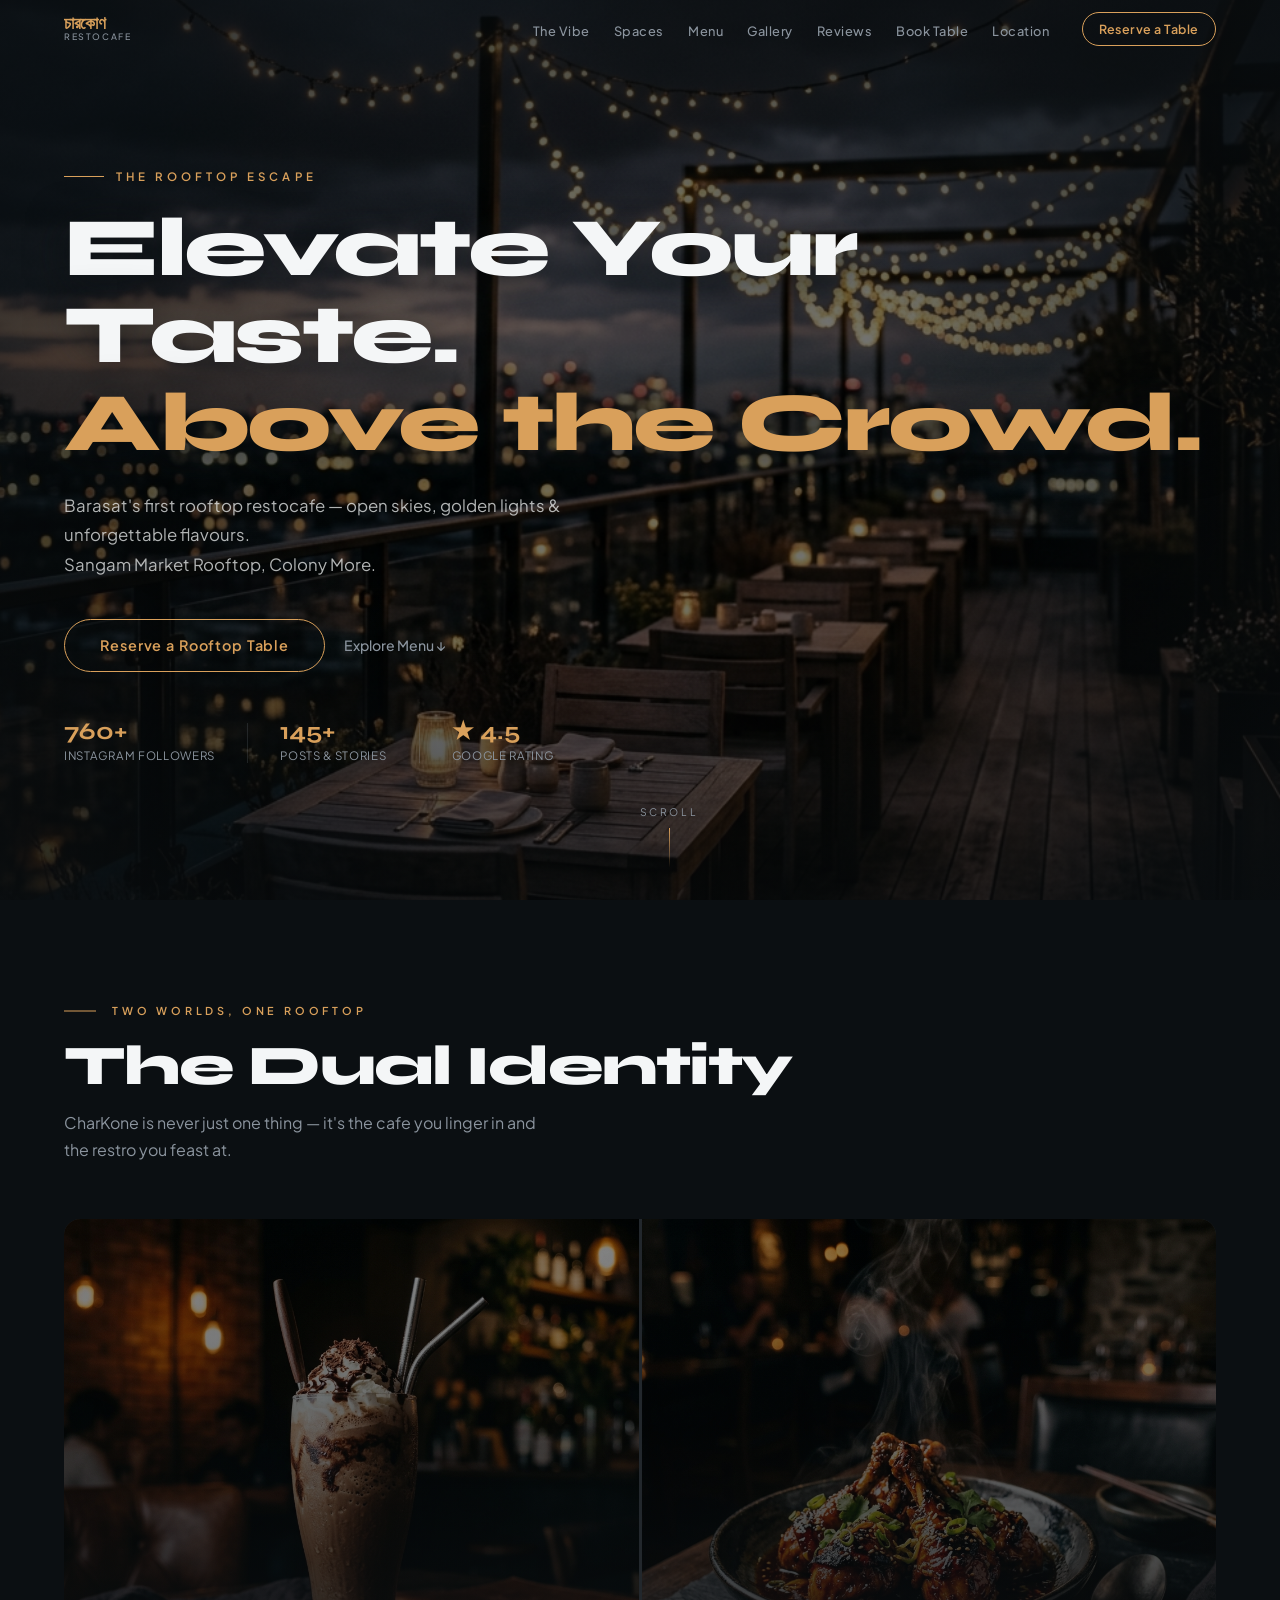
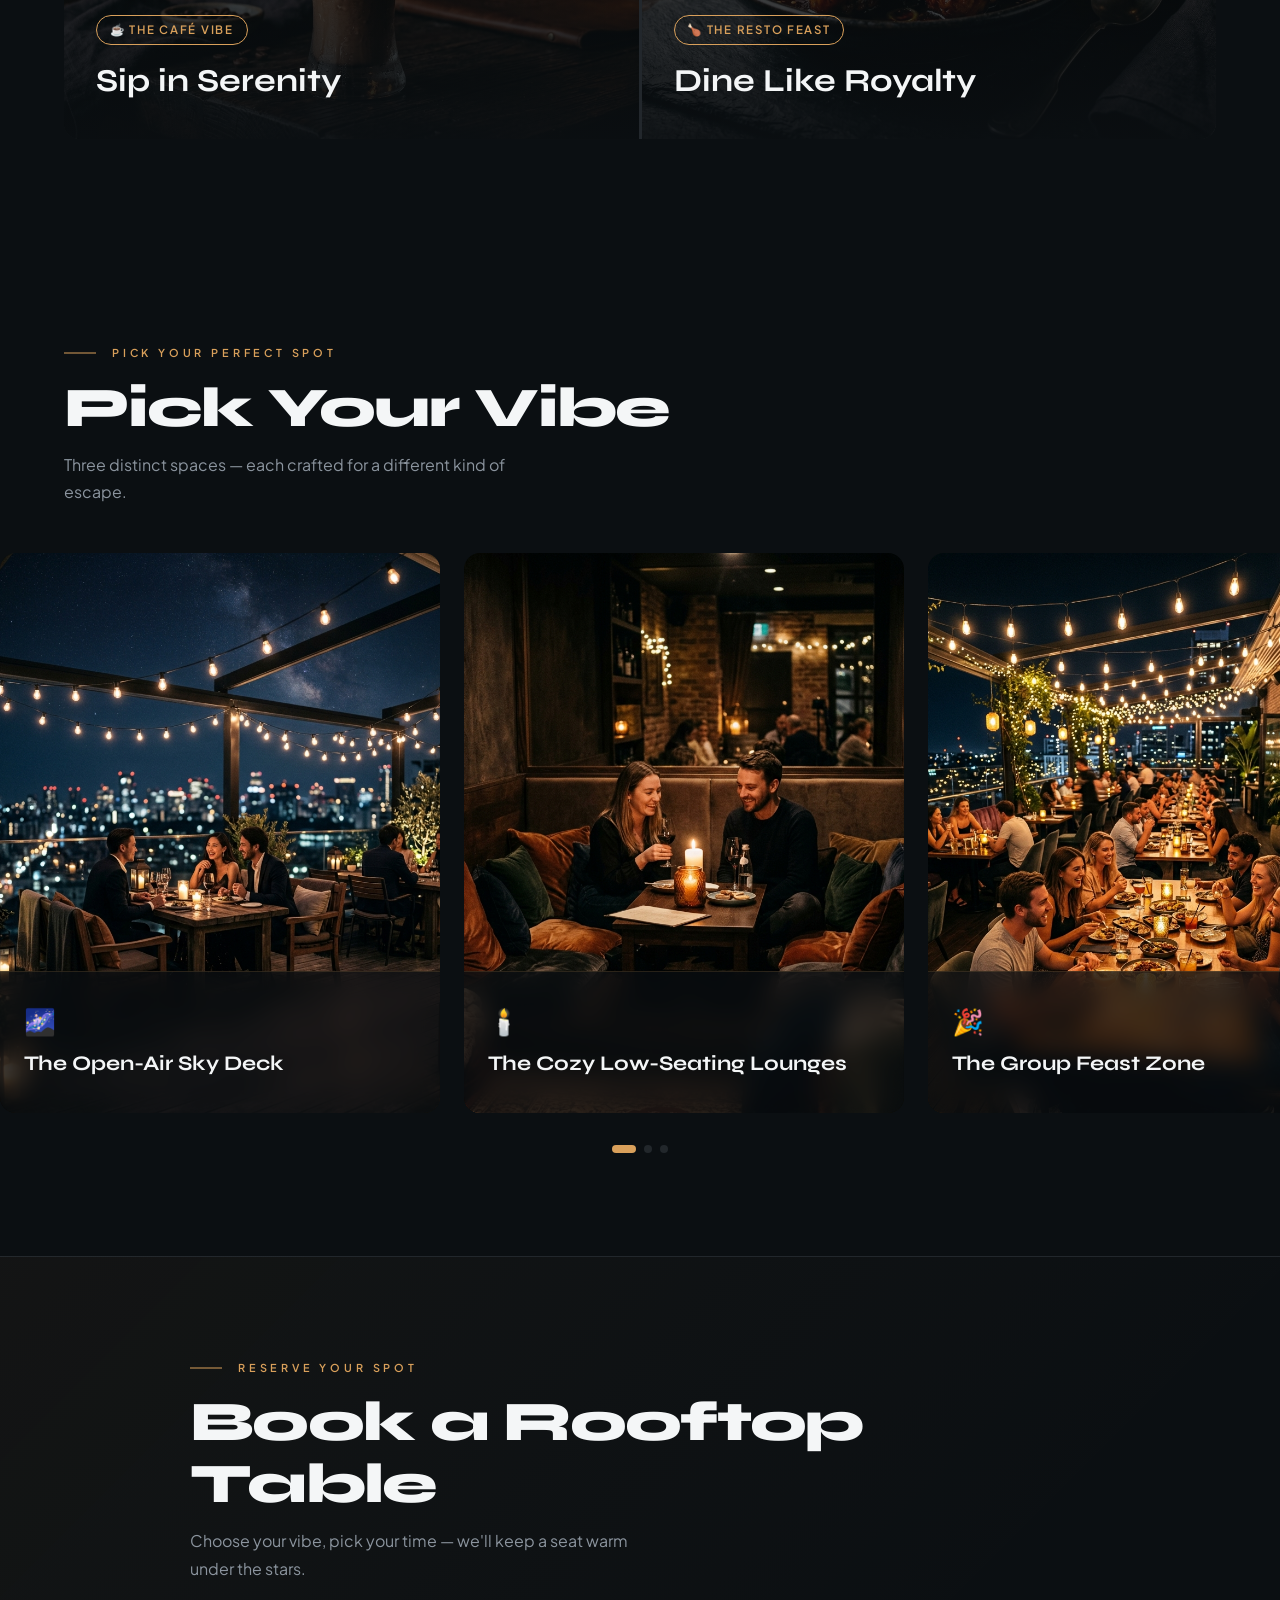
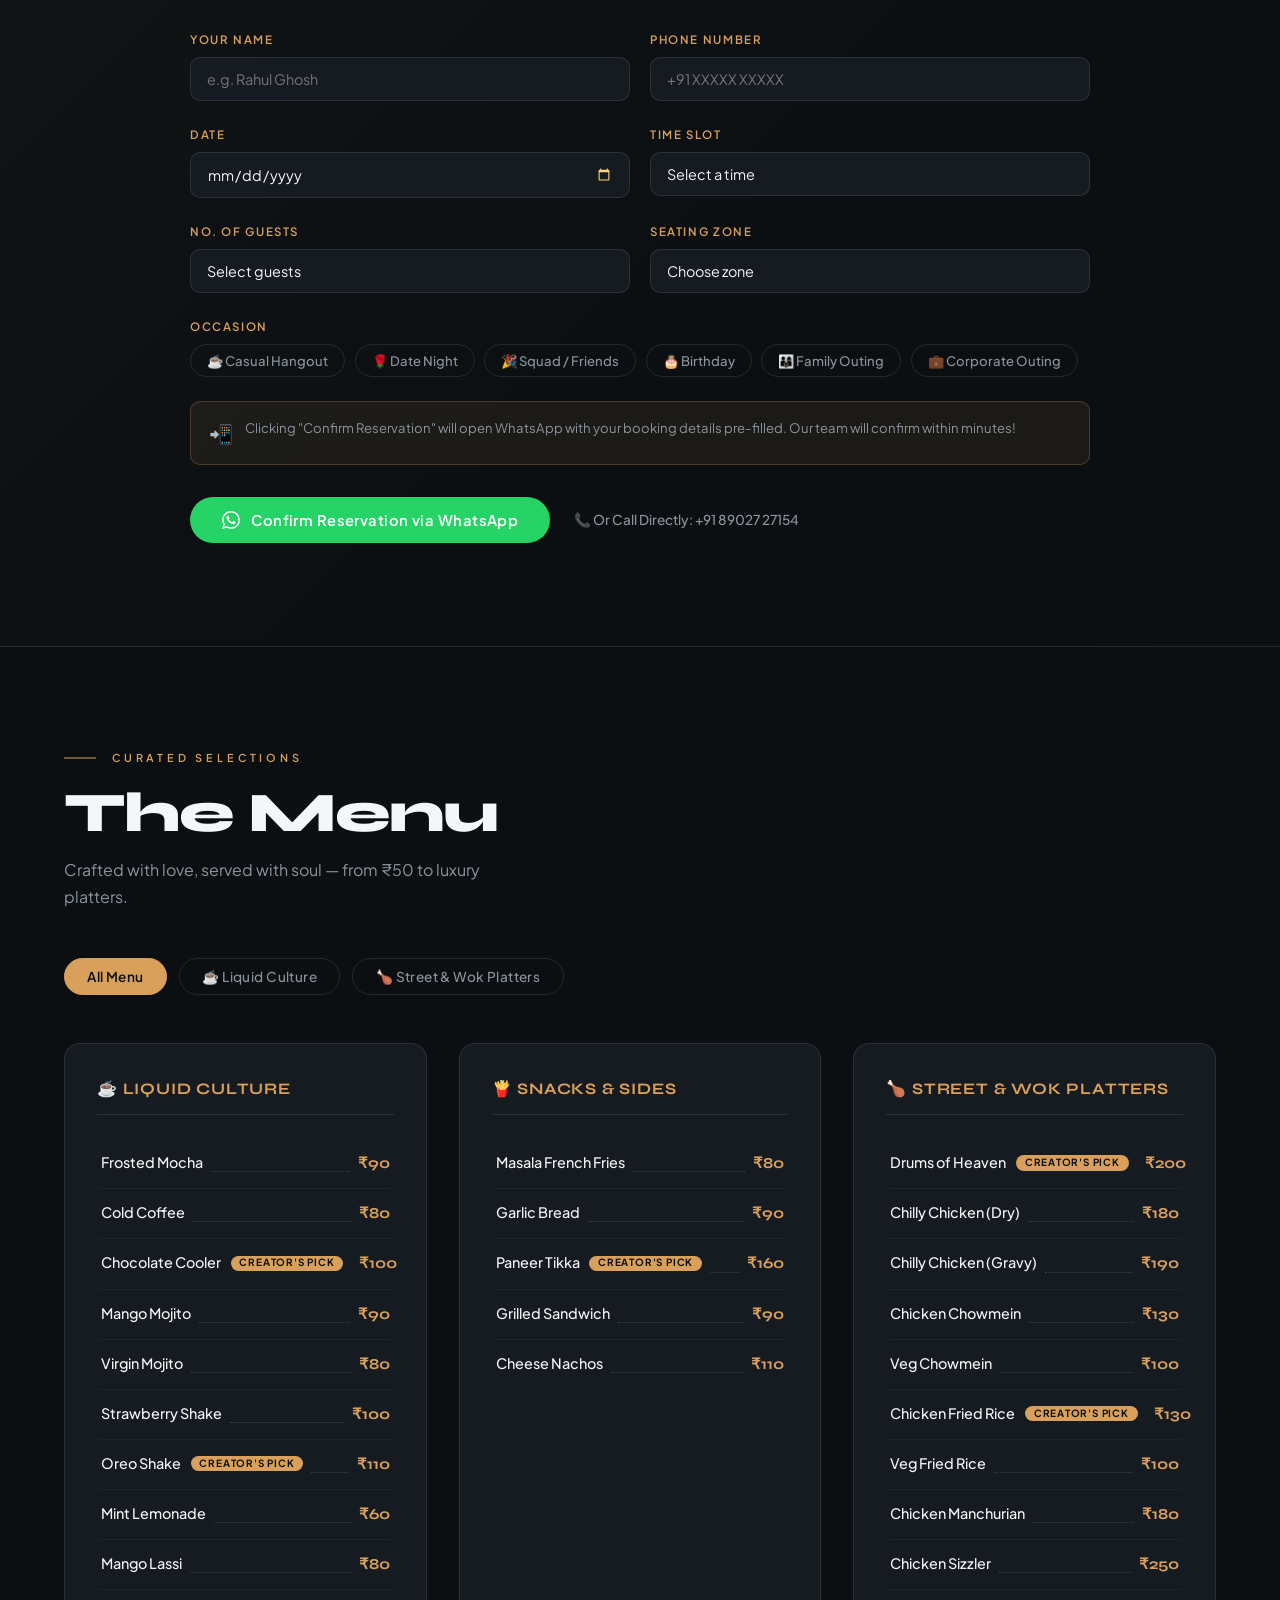
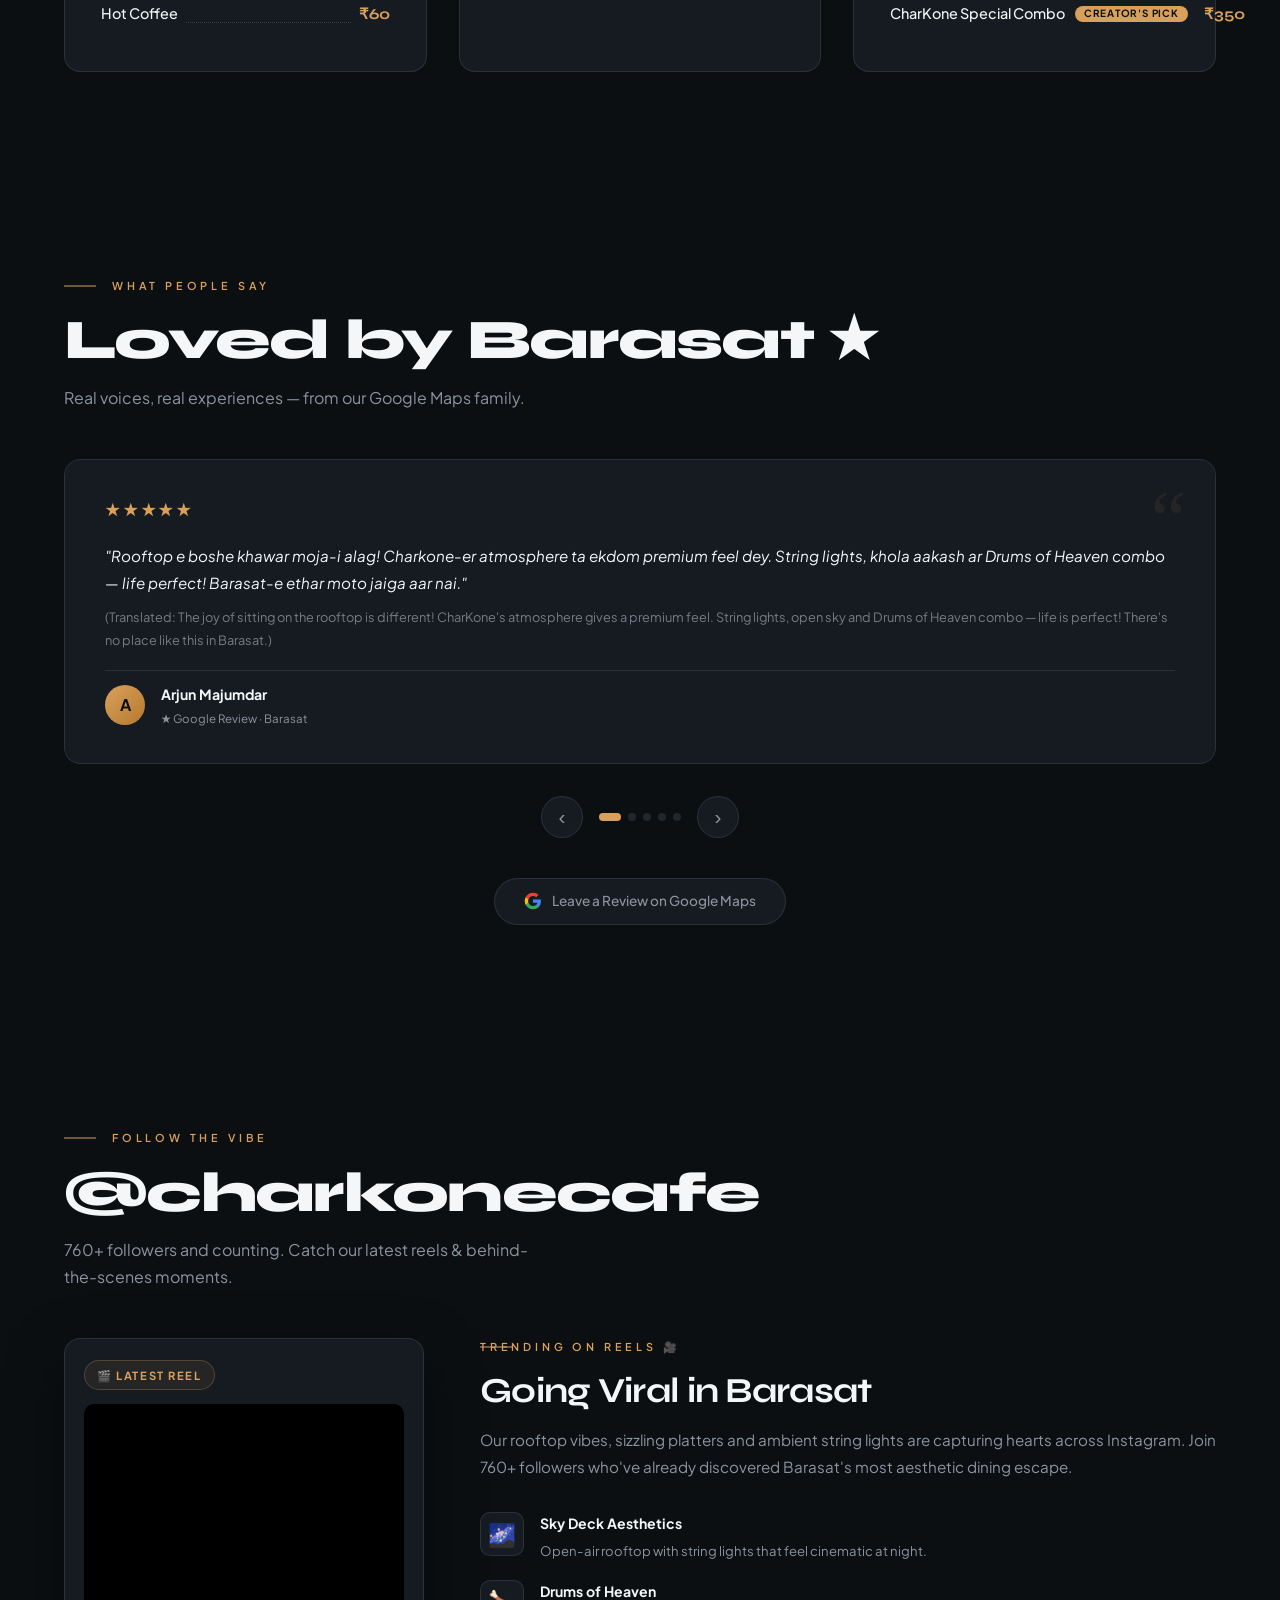
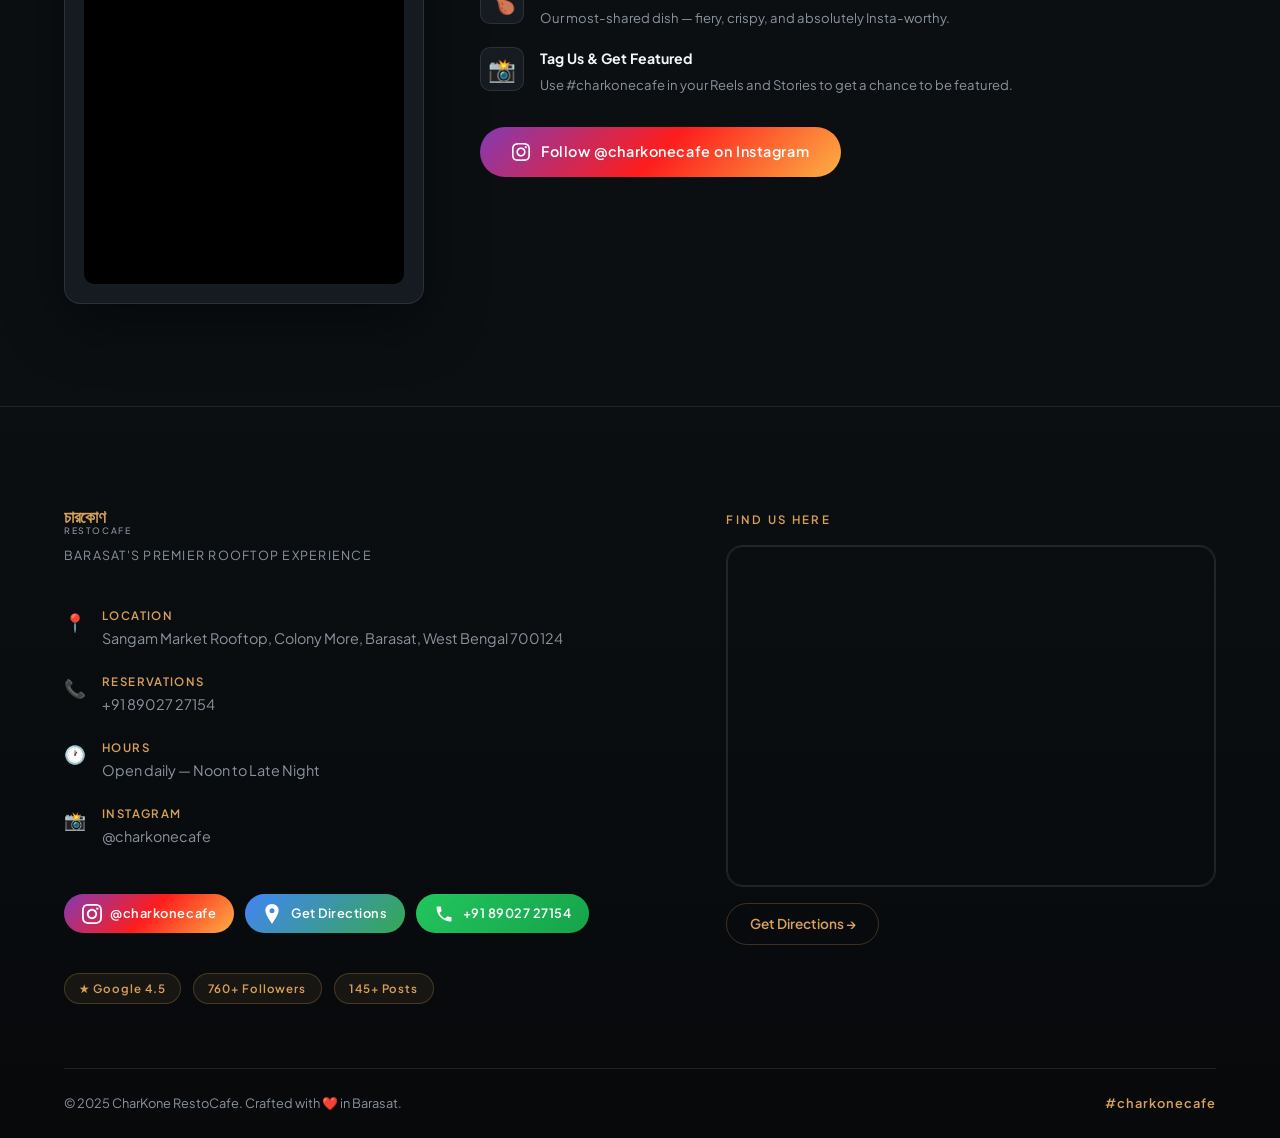
==== charkone/index.html @ 771b22ea "feat: add CharKone RestoCafe and Forest Brew websites with full sections" ====
<!DOCTYPE html>
<html lang="en" itemscope itemtype="http://schema.org/Restaurant">
<head>
  <meta charset="UTF-8">
  <meta name="viewport" content="width=device-width, initial-scale=1.0">
  <meta name="description" content="CharKone RestoCafe — Barasat's first rooftop cafe & restaurant at Sangam Market, Colony More. Open-air sky deck, minimalist wooden aesthetics, string lights. Indo-Chinese platters, mochas, coolers & more.">
  <meta name="keywords" content="CharKone RestoCafe, চারকোণ, rooftop cafe Barasat, Sangam Market rooftop, Colony More cafe, rooftop restaurant Barasat, Indo-Chinese Barasat, Drums of Heaven Barasat">
  <meta property="og:title" content="CharKone RestoCafe | Barasat's Rooftop Escape">
  <meta property="og:description" content="Elevate your taste. Above the crowd. Barasat's premier rooftop cafe & restro at Sangam Market.">
  <meta property="og:type" content="restaurant">
  <meta property="og:url" content="https://www.instagram.com/charkonecafe/">
  <title>CharKone RestoCafe | Barasat's Rooftop Escape</title>

  <!-- Fonts -->
  <link rel="preconnect" href="https://fonts.googleapis.com">
  <link rel="preconnect" href="https://fonts.gstatic.com" crossorigin>
  <link href="https://fonts.googleapis.com/css2?family=Syne:wght@400;500;600;700;800&family=Plus+Jakarta+Sans:wght@300;400;500;600;700&display=swap" rel="stylesheet">

  <!-- Structured Data -->
  <itemprop name="name" content="CharKone RestoCafe">
  <itemprop name="address" content="Sangam Market Rooftop, Colony More, Barasat, West Bengal 700124">
  <itemprop name="telephone" content="+918902727154">

  <link rel="stylesheet" href="style.css">
</head>
<body>

  <!-- ═══════════════════════════════════════ NAV ══════════════════════════════════════════ -->
  <nav class="nav" id="main-nav">
    <div class="nav-container">
      <div class="nav-logo">
        <span class="logo-mark">চারকোণ</span>
        <span class="logo-sub">RestoCafe</span>
      </div>
      <ul class="nav-links" id="nav-links">
        <li><a href="#duality" id="nav-duality">The Vibe</a></li>
        <li><a href="#seating" id="nav-seating">Spaces</a></li>
        <li><a href="#menu" id="nav-menu">Menu</a></li>
        <li><a href="#instagram" id="nav-instagram">Gallery</a></li>
        <li><a href="#reviews" id="nav-reviews">Reviews</a></li>
        <li><a href="#booking" id="nav-booking">Book Table</a></li>
        <li><a href="#footer" id="nav-location">Location</a></li>
      </ul>
      <a href="#booking" class="nav-cta" id="nav-cta-btn">Reserve a Table</a>
      <button class="hamburger" id="hamburger-btn" aria-label="Toggle menu">
        <span></span><span></span><span></span>
      </button>
    </div>
  </nav>

  <!-- ════════════════════════════════════ HERO SECTION ════════════════════════════════════ -->
  <section class="hero" id="hero">
    <div class="hero-bg" id="hero-bg"></div>
    <div class="hero-vignette"></div>
    <div class="hero-particles" id="hero-particles"></div>
    <div class="hero-content" id="hero-content">
      <p class="hero-overline" id="hero-overline">THE ROOFTOP ESCAPE</p>
      <h1 class="hero-h1" id="hero-h1">Elevate Your Taste.<br><em>Above the Crowd.</em></h1>
      <p class="hero-desc" id="hero-desc">Barasat's first rooftop restocafe — open skies, golden lights & unforgettable flavours.<br>Sangam Market Rooftop, Colony More.</p>
      <div class="hero-actions">
        <a href="tel:+918902727154" class="btn-primary" id="hero-reserve-btn">Reserve a Rooftop Table</a>
        <a href="#menu" class="btn-ghost" id="hero-menu-btn">Explore Menu ↓</a>
      </div>
      <div class="hero-stats">
        <div class="stat" id="stat-followers">
          <span class="stat-number">760+</span>
          <span class="stat-label">Instagram Followers</span>
        </div>
        <div class="stat-divider"></div>
        <div class="stat" id="stat-posts">
          <span class="stat-number">145+</span>
          <span class="stat-label">Posts & Stories</span>
        </div>
        <div class="stat-divider"></div>
        <div class="stat" id="stat-rating">
          <span class="stat-number">★ 4.5</span>
          <span class="stat-label">Google Rating</span>
        </div>
      </div>
    </div>
    <div class="hero-scroll-hint" id="hero-scroll">
      <span>Scroll</span>
      <div class="scroll-line"></div>
    </div>
  </section>

  <!-- ══════════════════════════════════ DUALITY GRID ══════════════════════════════════════ -->
  <section class="duality" id="duality">
    <div class="duality-header">
      <p class="section-overline">TWO WORLDS, ONE ROOFTOP</p>
      <h2 class="section-title" id="duality-title">The Dual Identity</h2>
      <p class="section-sub">CharKone is never just one thing — it's the cafe you linger in and the restro you feast at.</p>
    </div>
    <div class="duality-grid" id="duality-grid">
      <!-- LEFT: CAFE -->
      <div class="duality-col duality-cafe" id="duality-cafe-col">
        <div class="duality-bg" style="background-image: url('assets/cafe_vibe.png');"></div>
        <div class="duality-overlay"></div>
        <div class="duality-content">
          <div class="duality-tag" id="duality-cafe-tag">☕ The Café Vibe</div>
          <h3 class="duality-h3" id="duality-cafe-h3">Sip in Serenity</h3>
          <div class="duality-menu-reveal" id="duality-cafe-menu">
            <p class="duality-menu-title">What's Brewing</p>
            <ul class="duality-menu-list">
              <li>Frosted Mochas</li>
              <li>Mango Mojitos</li>
              <li>Artisan Cold Coffees</li>
              <li>Choco Coolers</li>
              <li>Seasonal Specials</li>
            </ul>
            <a href="#menu" class="duality-cta" id="duality-cafe-cta">View Liquid Culture →</a>
          </div>
        </div>
      </div>

      <!-- RIGHT: RESTO -->
      <div class="duality-col duality-resto" id="duality-resto-col">
        <div class="duality-bg" style="background-image: url('assets/resto_vibe.png');"></div>
        <div class="duality-overlay"></div>
        <div class="duality-content">
          <div class="duality-tag" id="duality-resto-tag">🍗 The Resto Feast</div>
          <h3 class="duality-h3" id="duality-resto-h3">Dine Like Royalty</h3>
          <div class="duality-menu-reveal" id="duality-resto-menu">
            <p class="duality-menu-title">What's Sizzling</p>
            <ul class="duality-menu-list">
              <li>Drums of Heaven</li>
              <li>Signature Indo-Chinese</li>
              <li>Sizzlers & Heavy Platters</li>
              <li>Chowmein & Fried Rice</li>
              <li>Chef's Special Combos</li>
            </ul>
            <a href="#menu" class="duality-cta" id="duality-resto-cta">View Platters →</a>
          </div>
        </div>
      </div>
    </div>
  </section>

  <!-- ════════════════════════════════ VIBE SLIDER (SEATING) ══════════════════════════════ -->
  <section class="seating" id="seating">
    <div class="seating-header">
      <p class="section-overline">PICK YOUR PERFECT SPOT</p>
      <h2 class="section-title" id="seating-title">Pick Your Vibe</h2>
      <p class="section-sub">Three distinct spaces — each crafted for a different kind of escape.</p>
    </div>
    <div class="vibe-slider-track" id="vibe-slider">
      <!-- Card 1 -->
      <div class="vibe-card" id="vibe-card-1">
        <div class="vibe-card-img" style="background-image: url('assets/sky_deck.png');"></div>
        <div class="vibe-card-glass">
          <span class="vibe-icon">🌌</span>
          <h3 class="vibe-card-title">The Open-Air Sky Deck</h3>
          <p class="vibe-card-desc">For stargazers, dreamers & those who love dining under open skies.</p>
        </div>
      </div>
      <!-- Card 2 -->
      <div class="vibe-card" id="vibe-card-2">
        <div class="vibe-card-img" style="background-image: url('assets/lounge_seating.png');"></div>
        <div class="vibe-card-glass">
          <span class="vibe-icon">🕯️</span>
          <h3 class="vibe-card-title">The Cozy Low-Seating Lounges</h3>
          <p class="vibe-card-desc">Intimate, warm & perfect for private evenings and romantic dates.</p>
        </div>
      </div>
      <!-- Card 3 -->
      <div class="vibe-card" id="vibe-card-3">
        <div class="vibe-card-img" style="background-image: url('assets/group_zone.png');"></div>
        <div class="vibe-card-glass">
          <span class="vibe-icon">🎉</span>
          <h3 class="vibe-card-title">The Group Feast Zone</h3>
          <p class="vibe-card-desc">Lively, loud & built for college squads, birthdays & group celebrations.</p>
        </div>
      </div>
    </div>
    <div class="slider-dots" id="slider-dots">
      <button class="dot active" id="dot-1" data-slide="0" aria-label="Slide 1"></button>
      <button class="dot" id="dot-2" data-slide="1" aria-label="Slide 2"></button>
      <button class="dot" id="dot-3" data-slide="2" aria-label="Slide 3"></button>
    </div>
  </section>

  <!-- ══════════════════════════════════ BOOKING SECTION ════════════════════════════════════ -->
  <section class="booking-section" id="booking">
    <div class="booking-inner">
      <div class="booking-header">
        <p class="section-overline">RESERVE YOUR SPOT</p>
        <h2 class="section-title" id="booking-title">Book a Rooftop Table</h2>
        <p class="section-sub">Choose your vibe, pick your time — we'll keep a seat warm under the stars.</p>
      </div>
      <form class="booking-form" id="booking-form" novalidate>
        <div class="bf-row">
          <div class="bf-group">
            <label class="bf-label" for="bf-name">Your Name</label>
            <input class="bf-input" type="text" id="bf-name" placeholder="e.g. Rahul Ghosh" required autocomplete="name">
          </div>
          <div class="bf-group">
            <label class="bf-label" for="bf-phone">Phone Number</label>
            <input class="bf-input" type="tel" id="bf-phone" placeholder="+91 XXXXX XXXXX" required autocomplete="tel">
          </div>
        </div>
        <div class="bf-row">
          <div class="bf-group">
            <label class="bf-label" for="bf-date">Date</label>
            <input class="bf-input" type="date" id="bf-date" required>
          </div>
          <div class="bf-group">
            <label class="bf-label" for="bf-time">Time Slot</label>
            <select class="bf-input" id="bf-time" required>
              <option value="" disabled selected>Select a time</option>
              <option value="12:00 PM">12:00 PM – Noon</option>
              <option value="2:00 PM">2:00 PM – Afternoon</option>
              <option value="5:00 PM">5:00 PM – Sundowner</option>
              <option value="7:00 PM">7:00 PM – Evening Peak</option>
              <option value="9:00 PM">9:00 PM – Late Night</option>
            </select>
          </div>
        </div>
        <div class="bf-row">
          <div class="bf-group">
            <label class="bf-label" for="bf-guests">No. of Guests</label>
            <select class="bf-input" id="bf-guests" required>
              <option value="" disabled selected>Select guests</option>
              <option value="1">1 Person</option>
              <option value="2">2 People</option>
              <option value="3-4">3–4 People</option>
              <option value="5-8">5–8 People (Group)</option>
              <option value="9+">9+ People (Bulk / Event)</option>
            </select>
          </div>
          <div class="bf-group">
            <label class="bf-label" for="bf-zone">Seating Zone</label>
            <select class="bf-input" id="bf-zone" required>
              <option value="" disabled selected>Choose zone</option>
              <option value="Open-Air Sky Deck">🌌 Open-Air Sky Deck</option>
              <option value="Cozy Lounge Seating">🕯️ Cozy Lounge Seating</option>
              <option value="Group Feast Zone">🎉 Group Feast Zone</option>
            </select>
          </div>
        </div>
        <div class="bf-group bf-full">
          <label class="bf-label">Occasion</label>
          <div class="bf-tags" id="bf-occasion-tags">
            <button type="button" class="bf-tag" data-value="Casual Hangout">☕ Casual Hangout</button>
            <button type="button" class="bf-tag" data-value="Date Night">🌹 Date Night</button>
            <button type="button" class="bf-tag" data-value="Squad / Friends">🎉 Squad / Friends</button>
            <button type="button" class="bf-tag" data-value="Birthday Celebration">🎂 Birthday</button>
            <button type="button" class="bf-tag" data-value="Family Outing">👨‍👩‍👦 Family Outing</button>
            <button type="button" class="bf-tag" data-value="Corporate / Team Outing">💼 Corporate Outing</button>
          </div>
          <input type="hidden" id="bf-occasion" value="">
        </div>
        <div class="bf-note">
          <span>📲</span>
          <p>Clicking "Confirm Reservation" will open WhatsApp with your booking details pre-filled. Our team will confirm within minutes!</p>
        </div>
        <div class="bf-actions">
          <button type="submit" class="bf-submit" id="bf-submit-btn">
            <svg width="18" height="18" viewBox="0 0 24 24" fill="currentColor"><path d="M17.472 14.382c-.297-.149-1.758-.867-2.03-.967-.273-.099-.471-.148-.67.15-.197.297-.767.966-.94 1.164-.173.199-.347.223-.644.075-.297-.15-1.255-.463-2.39-1.475-.883-.788-1.48-1.761-1.653-2.059-.173-.297-.018-.458.13-.606.134-.133.298-.347.446-.52.149-.174.198-.298.298-.497.099-.198.05-.371-.025-.52-.075-.149-.669-1.612-.916-2.207-.242-.579-.487-.5-.669-.51-.173-.008-.371-.01-.57-.01-.198 0-.52.074-.792.372-.272.297-1.04 1.016-1.04 2.479 0 1.462 1.065 2.875 1.213 3.074.149.198 2.096 3.2 5.077 4.487.709.306 1.262.489 1.694.625.712.227 1.36.195 1.871.118.571-.085 1.758-.719 2.006-1.413.248-.694.248-1.289.173-1.413-.074-.124-.272-.198-.57-.347m-5.421 7.403h-.004a9.87 9.87 0 01-5.031-1.378l-.361-.214-3.741.982.998-3.648-.235-.374a9.86 9.86 0 01-1.51-5.26c.001-5.45 4.436-9.884 9.888-9.884 2.64 0 5.122 1.03 6.988 2.898a9.825 9.825 0 012.893 6.994c-.003 5.45-4.437 9.884-9.885 9.884m8.413-18.297A11.815 11.815 0 0012.05 0C5.495 0 .16 5.335.157 11.892c0 2.096.547 4.142 1.588 5.945L.057 24l6.305-1.654a11.882 11.882 0 005.683 1.448h.005c6.554 0 11.89-5.335 11.893-11.893a11.821 11.821 0 00-3.48-8.413Z"/></svg>
            Confirm Reservation via WhatsApp
          </button>
          <a href="tel:+918902727154" class="bf-call" id="bf-call-btn">
            📞 Or Call Directly: +91 89027 27154
          </a>
        </div>
      </form>
    </div>
  </section>

  <!-- ══════════════════════════════════ MENU SECTION ══════════════════════════════════════ -->
  <section class="menu-section" id="menu">
    <div class="menu-header">
      <p class="section-overline">CURATED SELECTIONS</p>
      <h2 class="section-title" id="menu-title">The Menu</h2>
      <p class="section-sub">Crafted with love, served with soul — from ₹50 to luxury platters.</p>
    </div>

    <!-- Filter Tabs -->
    <div class="menu-filters" id="menu-filters" role="tablist">
      <button class="filter-tab active" id="filter-all" data-filter="all" role="tab" aria-selected="true">All Menu</button>
      <button class="filter-tab" id="filter-liquid" data-filter="liquid" role="tab" aria-selected="false">☕ Liquid Culture</button>
      <button class="filter-tab" id="filter-food" data-filter="food" role="tab" aria-selected="false">🍗 Street & Wok Platters</button>
    </div>

    <!-- Menu Grid -->
    <div class="menu-grid" id="menu-grid">

      <!-- ── LIQUID CULTURE ── -->
      <div class="menu-category" data-category="liquid" id="menu-cat-liquid">
        <h3 class="menu-cat-title">☕ Liquid Culture</h3>

        <div class="menu-items">
          <div class="menu-item" id="mi-mocha">
            <span class="item-name">Frosted Mocha</span>
            <span class="item-dots"></span>
            <span class="item-price">₹90</span>
          </div>
          <div class="menu-item" id="mi-cold-coffee">
            <span class="item-name">Cold Coffee</span>
            <span class="item-dots"></span>
            <span class="item-price">₹80</span>
          </div>
          <div class="menu-item" id="mi-choco-cooler">
            <span class="item-name">Chocolate Cooler <span class="creators-pick">Creator's Pick</span></span>
            <span class="item-dots"></span>
            <span class="item-price">₹100</span>
          </div>
          <div class="menu-item" id="mi-mango-mojito">
            <span class="item-name">Mango Mojito</span>
            <span class="item-dots"></span>
            <span class="item-price">₹90</span>
          </div>
          <div class="menu-item" id="mi-virgin-mojito">
            <span class="item-name">Virgin Mojito</span>
            <span class="item-dots"></span>
            <span class="item-price">₹80</span>
          </div>
          <div class="menu-item" id="mi-strawberry-shake">
            <span class="item-name">Strawberry Shake</span>
            <span class="item-dots"></span>
            <span class="item-price">₹100</span>
          </div>
          <div class="menu-item" id="mi-oreo-shake">
            <span class="item-name">Oreo Shake <span class="creators-pick">Creator's Pick</span></span>
            <span class="item-dots"></span>
            <span class="item-price">₹110</span>
          </div>
          <div class="menu-item" id="mi-lemonade">
            <span class="item-name">Mint Lemonade</span>
            <span class="item-dots"></span>
            <span class="item-price">₹60</span>
          </div>
          <div class="menu-item" id="mi-lassi">
            <span class="item-name">Mango Lassi</span>
            <span class="item-dots"></span>
            <span class="item-price">₹80</span>
          </div>
          <div class="menu-item" id="mi-hot-coffee">
            <span class="item-name">Hot Coffee</span>
            <span class="item-dots"></span>
            <span class="item-price">₹60</span>
          </div>
        </div>
      </div>

      <!-- ── SNACKS & SIDES ── -->
      <div class="menu-category" data-category="food" id="menu-cat-snacks">
        <h3 class="menu-cat-title">🍟 Snacks & Sides</h3>
        <div class="menu-items">
          <div class="menu-item" id="mi-fries">
            <span class="item-name">Masala French Fries</span>
            <span class="item-dots"></span>
            <span class="item-price">₹80</span>
          </div>
          <div class="menu-item" id="mi-garlic-bread">
            <span class="item-name">Garlic Bread</span>
            <span class="item-dots"></span>
            <span class="item-price">₹90</span>
          </div>
          <div class="menu-item" id="mi-paneer-tikka">
            <span class="item-name">Paneer Tikka <span class="creators-pick">Creator's Pick</span></span>
            <span class="item-dots"></span>
            <span class="item-price">₹160</span>
          </div>
          <div class="menu-item" id="mi-sandwich">
            <span class="item-name">Grilled Sandwich</span>
            <span class="item-dots"></span>
            <span class="item-price">₹90</span>
          </div>
          <div class="menu-item" id="mi-nachos">
            <span class="item-name">Cheese Nachos</span>
            <span class="item-dots"></span>
            <span class="item-price">₹110</span>
          </div>
        </div>
      </div>

      <!-- ── INDO-CHINESE ── -->
      <div class="menu-category" data-category="food" id="menu-cat-chinese">
        <h3 class="menu-cat-title">🍗 Street & Wok Platters</h3>
        <div class="menu-items">
          <div class="menu-item" id="mi-drums">
            <span class="item-name">Drums of Heaven <span class="creators-pick">Creator's Pick</span></span>
            <span class="item-dots"></span>
            <span class="item-price">₹200</span>
          </div>
          <div class="menu-item" id="mi-chilly-chicken">
            <span class="item-name">Chilly Chicken (Dry)</span>
            <span class="item-dots"></span>
            <span class="item-price">₹180</span>
          </div>
          <div class="menu-item" id="mi-chilly-chicken-gravy">
            <span class="item-name">Chilly Chicken (Gravy)</span>
            <span class="item-dots"></span>
            <span class="item-price">₹190</span>
          </div>
          <div class="menu-item" id="mi-chowmein-chicken">
            <span class="item-name">Chicken Chowmein</span>
            <span class="item-dots"></span>
            <span class="item-price">₹130</span>
          </div>
          <div class="menu-item" id="mi-chowmein-veg">
            <span class="item-name">Veg Chowmein</span>
            <span class="item-dots"></span>
            <span class="item-price">₹100</span>
          </div>
          <div class="menu-item" id="mi-fried-rice-chicken">
            <span class="item-name">Chicken Fried Rice <span class="creators-pick">Creator's Pick</span></span>
            <span class="item-dots"></span>
            <span class="item-price">₹130</span>
          </div>
          <div class="menu-item" id="mi-fried-rice-veg">
            <span class="item-name">Veg Fried Rice</span>
            <span class="item-dots"></span>
            <span class="item-price">₹100</span>
          </div>
          <div class="menu-item" id="mi-manchurian">
            <span class="item-name">Chicken Manchurian</span>
            <span class="item-dots"></span>
            <span class="item-price">₹180</span>
          </div>
          <div class="menu-item" id="mi-sizzler">
            <span class="item-name">Chicken Sizzler</span>
            <span class="item-dots"></span>
            <span class="item-price">₹250</span>
          </div>
          <div class="menu-item" id="mi-combo">
            <span class="item-name">CharKone Special Combo <span class="creators-pick">Creator's Pick</span></span>
            <span class="item-dots"></span>
            <span class="item-price">₹350</span>
          </div>
        </div>
      </div>
    </div>
  </section>

  <!-- ══════════════════════════════════ REVIEWS SECTION ════════════════════════════════════ -->
  <section class="reviews-section" id="reviews">
    <div class="reviews-inner">
      <div class="reviews-header">
        <p class="section-overline">WHAT PEOPLE SAY</p>
        <h2 class="section-title" id="reviews-title">Loved by Barasat ★</h2>
        <p class="section-sub">Real voices, real experiences — from our Google Maps family.</p>
      </div>
      <div class="reviews-track-wrapper">
        <div class="reviews-track" id="charkone-reviews-track">

          <div class="review-card" aria-roledescription="slide">
            <div class="review-stars">★★★★★</div>
            <p class="review-text">"Rooftop e boshe khawar moja-i alag! Charkone-er atmosphere ta ekdom premium feel dey. String lights, khola aakash ar Drums of Heaven combo — life perfect! Barasat-e ethar moto jaiga aar nai."<br><em>(Translated: The joy of sitting on the rooftop is different! CharKone's atmosphere gives a premium feel. String lights, open sky and Drums of Heaven combo — life is perfect! There's no place like this in Barasat.)</em></p>
            <div class="review-author">
              <div class="review-avatar">A</div>
              <div><strong>Arjun Majumdar</strong><span class="review-platform">★ Google Review · Barasat</span></div>
            </div>
          </div>

          <div class="review-card" aria-roledescription="slide">
            <div class="review-stars">★★★★★</div>
            <p class="review-text">"Came here for my girlfriend's birthday — and honestly the team made it so special. The lounge seating area is incredibly cozy and romantic. The Oreo Shake and Paneer Tikka were outstanding. We'll definitely be back every month!"</p>
            <div class="review-author">
              <div class="review-avatar">S</div>
              <div><strong>Soumik Das</strong><span class="review-platform">★ Google Review · Barasat</span></div>
            </div>
          </div>

          <div class="review-card" aria-roledescription="slide">
            <div class="review-stars">★★★★☆</div>
            <p class="review-text">"Best rooftop spot in Barasat by far. The food is great — Chicken Fried Rice and Chilly Chicken are a must-try. Service is a little slow on weekends but the vibe makes up for it. Super Insta-worthy place for creators!"</p>
            <div class="review-author">
              <div class="review-avatar">P</div>
              <div><strong>Priya Chatterjee</strong><span class="review-platform">★ Google Review · Barasat</span></div>
            </div>
          </div>

          <div class="review-card" aria-roledescription="slide">
            <div class="review-stars">★★★★★</div>
            <p class="review-text">"CharKone-e squad niye aashle mone hoy na j chhat-e boshe achis — mone hoy kono premium lounge-e achis! Group feast zone ta darun — amra 8 jon esechi ar khub enjoy korechilam. CharKone ke 10/10 debo!"<br><em>(Translated: Coming to CharKone with a squad doesn't feel like sitting on a rooftop — it feels like being in a premium lounge! The group feast zone is amazing — we came as a group of 8 and enjoyed a lot. I'd give CharKone 10/10!)</em></p>
            <div class="review-author">
              <div class="review-avatar">D</div>
              <div><strong>Debayan Roy</strong><span class="review-platform">★ Google Review · Barasat</span></div>
            </div>
          </div>

          <div class="review-card" aria-roledescription="slide">
            <div class="review-stars">★★★★★</div>
            <p class="review-text">"Visited last Friday evening — the sky deck area during sunset is absolutely magical. The Chicken Sizzler is their best dish, hands down. Prices are very fair for the quality and ambiance they offer. A hidden gem of Barasat!"</p>
            <div class="review-author">
              <div class="review-avatar">N</div>
              <div><strong>Neha Sarkar</strong><span class="review-platform">★ Google Review · Barasat</span></div>
            </div>
          </div>

        </div>
      </div>
      <div class="reviews-nav" aria-label="Review navigation">
        <button class="review-btn" id="ck-reviewPrev" aria-label="Previous review">‹</button>
        <div class="review-dots" id="ck-reviewDots" role="tablist" aria-label="Go to review"></div>
        <button class="review-btn" id="ck-reviewNext" aria-label="Next review">›</button>
      </div>
      <div class="reviews-cta">
        <a href="https://maps.app.goo.gl/SPRHFPdAyHuZTyZr9" target="_blank" rel="noopener" class="reviews-google-btn" id="reviews-google-btn">
          <svg width="18" height="18" viewBox="0 0 24 24"><path fill="#4285F4" d="M22.56 12.25c0-.78-.07-1.53-.2-2.25H12v4.26h5.92c-.26 1.37-1.04 2.53-2.21 3.31v2.77h3.57c2.08-1.92 3.28-4.74 3.28-8.09z"/><path fill="#34A853" d="M12 23c2.97 0 5.46-.98 7.28-2.66l-3.57-2.77c-.98.66-2.23 1.06-3.71 1.06-2.86 0-5.29-1.93-6.16-4.53H2.18v2.84C3.99 20.53 7.7 23 12 23z"/><path fill="#FBBC05" d="M5.84 14.09c-.22-.66-.35-1.36-.35-2.09s.13-1.43.35-2.09V7.07H2.18C1.43 8.55 1 10.22 1 12s.43 3.45 1.18 4.93l3.66-2.84z"/><path fill="#EA4335" d="M12 5.38c1.62 0 3.06.56 4.21 1.64l3.15-3.15C17.45 2.09 14.97 1 12 1 7.7 1 3.99 3.47 2.18 7.07l3.66 2.84c.87-2.6 3.3-4.53 6.16-4.53z"/></svg>
          Leave a Review on Google Maps
        </a>
      </div>
    </div>
  </section>

  <!-- ══════════════════════════════════ INSTAGRAM SECTION ═════════════════════════════════ -->
  <section class="instagram-section" id="instagram">
    <div class="instagram-header">
      <p class="section-overline">FOLLOW THE VIBE</p>
      <h2 class="section-title" id="instagram-title">@charkonecafe</h2>
      <p class="section-sub">760+ followers and counting. Catch our latest reels & behind-the-scenes moments.</p>
    </div>

    <div class="instagram-embed-wrap" id="instagram-embed">
      <div class="reel-layout">
        <div class="reel-frame-col">
          <div class="reel-frame-card">
            <div class="reel-badge">🎬 Latest Reel</div>
            <div class="reel-iframe-wrap">
              <iframe
                src="https://www.instagram.com/reel/DW33iEciW3t/embed/"
                width="100%"
                height="480"
                style="border:none; border-radius:12px; overflow:hidden;"
                scrolling="no"
                allowtransparency="true"
                allow="autoplay; clipboard-write; encrypted-media; picture-in-picture; web-share"
                title="CharKone RestoCafe Instagram Reel"
                loading="lazy">
              </iframe>
            </div>
          </div>
        </div>
        <div class="reel-content-col">
          <span class="section-overline" style="padding-left:0">TRENDING ON REELS 🎥</span>
          <h3 class="reel-title">Going Viral in Barasat</h3>
          <p class="reel-desc">Our rooftop vibes, sizzling platters and ambient string lights are capturing hearts across Instagram. Join 760+ followers who've already discovered Barasat's most aesthetic dining escape.</p>
          <div class="reel-highlights">
            <div class="reel-highlight-item">
              <div class="rh-icon">🌌</div>
              <div><strong>Sky Deck Aesthetics</strong><p>Open-air rooftop with string lights that feel cinematic at night.</p></div>
            </div>
            <div class="reel-highlight-item">
              <div class="rh-icon">🍗</div>
              <div><strong>Drums of Heaven</strong><p>Our most-shared dish — fiery, crispy, and absolutely Insta-worthy.</p></div>
            </div>
            <div class="reel-highlight-item">
              <div class="rh-icon">📸</div>
              <div><strong>Tag Us & Get Featured</strong><p>Use #charkonecafe in your Reels and Stories to get a chance to be featured.</p></div>
            </div>
          </div>
          <a href="https://www.instagram.com/charkonecafe/" target="_blank" rel="noopener" class="ig-follow-btn" id="ig-follow-btn">
            <svg width="18" height="18" viewBox="0 0 24 24" fill="currentColor"><path d="M12 2.163c3.204 0 3.584.012 4.85.07 3.252.148 4.771 1.691 4.919 4.919.058 1.265.069 1.645.069 4.849 0 3.205-.012 3.584-.069 4.849-.149 3.225-1.664 4.771-4.919 4.919-1.266.058-1.644.07-4.85.07-3.204 0-3.584-.012-4.849-.07-3.26-.149-4.771-1.699-4.919-4.92-.058-1.265-.07-1.644-.07-4.849 0-3.204.013-3.583.07-4.849.149-3.227 1.664-4.771 4.919-4.919 1.266-.057 1.645-.069 4.849-.069zm0-2.163c-3.259 0-3.667.014-4.947.072-4.358.2-6.78 2.618-6.98 6.98-.059 1.281-.073 1.689-.073 4.948 0 3.259.014 3.668.072 4.948.2 4.358 2.618 6.78 6.98 6.98 1.281.058 1.689.072 4.948.072 3.259 0 3.668-.014 4.948-.072 4.354-.2 6.782-2.618 6.979-6.98.059-1.28.073-1.689.073-4.948 0-3.259-.014-3.667-.072-4.947-.196-4.354-2.617-6.78-6.979-6.98-1.281-.059-1.69-.073-4.949-.073zm0 5.838c-3.403 0-6.162 2.759-6.162 6.162s2.759 6.163 6.162 6.163 6.162-2.759 6.162-6.163c0-3.403-2.759-6.162-6.162-6.162zm0 10.162c-2.209 0-4-1.79-4-4 0-2.209 1.791-4 4-4s4 1.791 4 4c0 2.21-1.791 4-4 4zm6.406-11.845c-.796 0-1.441.645-1.441 1.44s.645 1.44 1.441 1.44c.795 0 1.439-.645 1.439-1.44s-.644-1.44-1.439-1.44z"/></svg>
            Follow @charkonecafe on Instagram
          </a>
        </div>
      </div>
    </div>
  </section>

  <!-- ════════════════════════════════════ FOOTER ══════════════════════════════════════════ -->
  <footer class="footer" id="footer">
    <div class="footer-inner">
      <!-- LEFT -->
      <div class="footer-left" id="footer-left">
        <div class="footer-logo">
          <span class="logo-mark">চারকোণ</span>
          <span class="logo-sub">RestoCafe</span>
        </div>
        <p class="footer-tagline">Barasat's Premier Rooftop Experience</p>

        <div class="footer-info">
          <div class="footer-info-item" id="footer-address">
            <span class="fi-icon">📍</span>
            <div>
              <strong>Location</strong>
              <p>Sangam Market Rooftop, Colony More, Barasat, West Bengal 700124</p>
            </div>
          </div>
          <div class="footer-info-item" id="footer-phone">
            <span class="fi-icon">📞</span>
            <div>
              <strong>Reservations</strong>
              <p><a href="tel:+918902727154">+91 89027 27154</a></p>
            </div>
          </div>
          <div class="footer-info-item" id="footer-hours">
            <span class="fi-icon">🕐</span>
            <div>
              <strong>Hours</strong>
              <p>Open daily — Noon to Late Night</p>
            </div>
          </div>
          <div class="footer-info-item" id="footer-social">
            <span class="fi-icon">📸</span>
            <div>
              <strong>Instagram</strong>
              <p><a href="https://www.instagram.com/charkonecafe/" target="_blank" rel="noopener">@charkonecafe</a></p>
            </div>
          </div>
          <div class="footer-social-icons">
            <a href="https://www.instagram.com/charkonecafe/" target="_blank" rel="noopener" class="footer-social-link" id="footer-ig-link" aria-label="Instagram">
              <svg width="20" height="20" viewBox="0 0 24 24" fill="currentColor"><path d="M12 2.163c3.204 0 3.584.012 4.85.07 3.252.148 4.771 1.691 4.919 4.919.058 1.265.069 1.645.069 4.849 0 3.205-.012 3.584-.069 4.849-.149 3.225-1.664 4.771-4.919 4.919-1.266.058-1.644.07-4.85.07-3.204 0-3.584-.012-4.849-.07-3.26-.149-4.771-1.699-4.919-4.92-.058-1.265-.07-1.644-.07-4.849 0-3.204.013-3.583.07-4.849.149-3.227 1.664-4.771 4.919-4.919 1.266-.057 1.645-.069 4.849-.069zm0-2.163c-3.259 0-3.667.014-4.947.072-4.358.2-6.78 2.618-6.98 6.98-.059 1.281-.073 1.689-.073 4.948 0 3.259.014 3.668.072 4.948.2 4.358 2.618 6.78 6.98 6.98 1.281.058 1.689.072 4.948.072 3.259 0 3.668-.014 4.948-.072 4.354-.2 6.782-2.618 6.979-6.98.059-1.28.073-1.689.073-4.948 0-3.259-.014-3.667-.072-4.947-.196-4.354-2.617-6.78-6.979-6.98-1.281-.059-1.69-.073-4.949-.073zm0 5.838c-3.403 0-6.162 2.759-6.162 6.162s2.759 6.163 6.162 6.163 6.162-2.759 6.162-6.163c0-3.403-2.759-6.162-6.162-6.162zm0 10.162c-2.209 0-4-1.79-4-4 0-2.209 1.791-4 4-4s4 1.791 4 4c0 2.21-1.791 4-4 4zm6.406-11.845c-.796 0-1.441.645-1.441 1.44s.645 1.44 1.441 1.44c.795 0 1.439-.645 1.439-1.44s-.644-1.44-1.439-1.44z"/></svg>
              @charkonecafe
            </a>
            <a href="https://maps.app.goo.gl/SPRHFPdAyHuZTyZr9" target="_blank" rel="noopener" class="footer-social-link footer-social-link--maps" id="footer-maps-link" aria-label="Get Directions">
              <svg width="20" height="20" viewBox="0 0 24 24" fill="currentColor"><path d="M12 0C7.802 0 4 3.403 4 7.602 4 11.8 7.469 16.812 12 24c4.531-7.188 8-12.2 8-16.398C20 3.403 16.199 0 12 0zm0 11a3 3 0 110-6 3 3 0 010 6z"/></svg>
              Get Directions
            </a>
            <a href="tel:+918902727154" class="footer-social-link footer-social-link--call" id="footer-call-link" aria-label="Call Now">
              <svg width="20" height="20" viewBox="0 0 24 24" fill="currentColor"><path d="M6.62 10.79c1.44 2.83 3.76 5.14 6.59 6.59l2.2-2.2c.27-.27.67-.36 1.02-.24 1.12.37 2.33.57 3.57.57.55 0 1 .45 1 1V20c0 .55-.45 1-1 1-9.39 0-17-7.61-17-17 0-.55.45-1 1-1h3.5c.55 0 1 .45 1 1 0 1.25.2 2.45.57 3.57.11.35.03.74-.25 1.02l-2.2 2.2z"/></svg>
              +91 89027 27154
            </a>
          </div>
        </div>

        <div class="footer-badge-row">
          <span class="footer-badge">★ Google 4.5</span>
          <span class="footer-badge">760+ Followers</span>
          <span class="footer-badge">145+ Posts</span>
        </div>
      </div>

      <!-- RIGHT: MAP -->
      <div class="footer-map" id="footer-map">
        <div class="map-label">Find Us Here</div>
        <div class="map-frame-wrap">
          <iframe
            title="CharKone RestoCafe Location"
            src="https://www.google.com/maps/embed?pb=!1m18!1m12!1m3!1d3680.166478582378!2d88.4774521!3d22.7220528!2m3!1f0!2f0!3f0!3m2!1i1024!2i768!4f13.1!3m3!1m2!1s0x39f8a32fa36f40b5%3A0x3c759c6740277748!2sCharKone%20RestoCafe!5e0!3m2!1sen!2sin!4v1717339200000!5m2!1sen!2sin"
            width="100%"
            height="340"
            style="border:0;"
            allowfullscreen=""
            loading="lazy"
            referrerpolicy="no-referrer-when-downgrade"
            id="google-map-iframe">
          </iframe>
        </div>
        <a href="https://maps.app.goo.gl/SPRHFPdAyHuZTyZr9" target="_blank" rel="noopener" class="directions-btn" id="directions-btn">
          Get Directions →
        </a>
      </div>
    </div>

    <div class="footer-bottom">
      <p>© 2025 CharKone RestoCafe. Crafted with ❤️ in Barasat.</p>
      <p class="footer-hashtag">#charkonecafe</p>
    </div>
  </footer>

  <script src="script.js"></script>
</body>
</html>
---- charkone/style.css ----
/* ════════════════════════════════════════════════════════
   CHARKONE RESTOCAFE — Global Design System
   Art Direction: Chic Midnight Lounge & Minimalist Raw Wood
   ════════════════════════════════════════════════════════ */

/* ──────────────────────── TOKENS ────────────────────────── */
:root {
  --bg:          #0B0F12;
  --bg-card:     #161B22;
  --bg-card-2:   #1C2430;
  --amber:       #D9A05B;
  --amber-glow:  rgba(217, 160, 91, 0.15);
  --amber-dim:   rgba(217, 160, 91, 0.08);
  --ivory:       #F4F6F7;
  --platinum:    #8B949E;
  --border:      rgba(139, 148, 158, 0.18);
  --border-glow: rgba(217, 160, 91, 0.25);

  --font-display: 'Syne', sans-serif;
  --font-body:    'Plus Jakarta Sans', sans-serif;

  --ease-smooth: cubic-bezier(0.25, 0.46, 0.45, 0.94);
  --ease-spring: cubic-bezier(0.175, 0.885, 0.32, 1.275);
  --radius-card: 16px;
  --radius-pill: 999px;

  --nav-h: 58px;
  --section-px: clamp(1.5rem, 5vw, 6rem);
  --section-py: clamp(4rem, 8vw, 7rem);
}

/* ──────────────────────── RESET ────────────────────────── */
*, *::before, *::after { box-sizing: border-box; margin: 0; padding: 0; }

html {
  scroll-behavior: smooth;
  scroll-padding-top: var(--nav-h);
}

body {
  background: var(--bg);
  color: var(--ivory);
  font-family: var(--font-body);
  font-size: clamp(15px, 1.6vw, 17px);
  line-height: 1.65;
  overflow-x: hidden;
  -webkit-font-smoothing: antialiased;
}

a { color: inherit; text-decoration: none; }
img { display: block; max-width: 100%; }
ul { list-style: none; }

/* ──────────────────────── SCROLLBAR ────────────────────── */
::-webkit-scrollbar { width: 6px; }
::-webkit-scrollbar-track { background: var(--bg); }
::-webkit-scrollbar-thumb { background: var(--amber); border-radius: 3px; }

/* ════════════════════════════════════
   NAV
   ════════════════════════════════════ */
.nav {
  position: fixed;
  top: 0; left: 0; right: 0;
  z-index: 1000;
  height: var(--nav-h);
  display: flex;
  align-items: center;
  padding: 0 var(--section-px);
  transition: background 0.4s var(--ease-smooth), backdrop-filter 0.4s, box-shadow 0.4s;
}

.nav.scrolled {
  background: rgba(11, 15, 18, 0.92);
  backdrop-filter: blur(20px);
  -webkit-backdrop-filter: blur(20px);
  box-shadow: 0 1px 0 var(--border);
}

.nav-container {
  width: 100%;
  max-width: 1280px;
  margin: 0 auto;
  display: flex;
  align-items: center;
  gap: 2rem;
}

.nav-logo {
  display: flex;
  flex-direction: column;
  line-height: 1;
  flex-shrink: 0;
}

.logo-mark {
  font-family: var(--font-display);
  font-size: 1.05rem;
  font-weight: 800;
  color: var(--amber);
  letter-spacing: -0.02em;
}

.logo-sub {
  font-size: 0.55rem;
  font-weight: 500;
  color: var(--platinum);
  letter-spacing: 0.18em;
  text-transform: uppercase;
}

.nav-links {
  display: flex;
  align-items: center;
  gap: 1.5rem;
  margin-left: auto;
}

.nav-links a {
  font-size: 0.8rem;
  font-weight: 500;
  color: var(--platinum);
  letter-spacing: 0.04em;
  position: relative;
  transition: color 0.25s;
}

.nav-links a::after {
  content: '';
  position: absolute;
  bottom: -3px; left: 0;
  width: 0; height: 1px;
  background: var(--amber);
  transition: width 0.3s var(--ease-smooth);
}

.nav-links a:hover { color: var(--ivory); }
.nav-links a:hover::after { width: 100%; }

.nav-cta {
  padding: 0.35rem 1rem;
  border: 1px solid var(--amber);
  border-radius: var(--radius-pill);
  color: var(--amber);
  font-size: 0.78rem;
  font-weight: 600;
  letter-spacing: 0.04em;
  transition: all 0.3s var(--ease-smooth);
  flex-shrink: 0;
}

.nav-cta:hover {
  background: var(--amber);
  color: var(--bg);
}

.hamburger {
  display: none;
  flex-direction: column;
  gap: 5px;
  background: none;
  border: none;
  cursor: pointer;
  padding: 4px;
  margin-left: auto;
}

.hamburger span {
  display: block;
  width: 22px; height: 2px;
  background: var(--ivory);
  border-radius: 2px;
  transition: all 0.3s;
}

.hamburger.active span:nth-child(1) { transform: translateY(7px) rotate(45deg); }
.hamburger.active span:nth-child(2) { opacity: 0; }
.hamburger.active span:nth-child(3) { transform: translateY(-7px) rotate(-45deg); }

/* ════════════════════════════════════
   HERO
   ════════════════════════════════════ */
.hero {
  position: relative;
  height: 100dvh;
  min-height: 600px;
  display: flex;
  align-items: center;
  overflow: hidden;
}

.hero-bg {
  position: absolute;
  inset: 0;
  background-image: url('assets/hero_bg.png');
  background-size: cover;
  background-position: center;
  transform-origin: center;
  animation: heroZoom 20s ease-in-out infinite alternate;
  filter: brightness(0.45) saturate(0.8);
}

@keyframes heroZoom {
  from { transform: scale(1); }
  to   { transform: scale(1.06); }
}

.hero-vignette {
  position: absolute;
  inset: 0;
  background: radial-gradient(ellipse at center, transparent 35%, rgba(11, 15, 18, 0.75) 100%);
  pointer-events: none;
}

.hero-particles {
  position: absolute;
  inset: 0;
  pointer-events: none;
  overflow: hidden;
}

.particle {
  position: absolute;
  width: 3px; height: 3px;
  background: var(--amber);
  border-radius: 50%;
  opacity: 0;
  animation: particleFloat var(--dur) ease-in-out infinite;
  animation-delay: var(--delay);
}

@keyframes particleFloat {
  0%   { transform: translateY(0) scale(1); opacity: 0; }
  30%  { opacity: 0.6; }
  70%  { opacity: 0.4; }
  100% { transform: translateY(-120px) scale(0); opacity: 0; }
}

.hero-content {
  position: relative;
  z-index: 2;
  padding: 0 var(--section-px);
  max-width: 1280px;
  margin: 0 auto;
  width: 100%;
  margin-top: 2rem;
}

.hero-overline {
  font-size: 0.72rem;
  font-weight: 600;
  letter-spacing: 0.35em;
  color: var(--amber);
  text-transform: uppercase;
  margin-bottom: 1.2rem;
  display: flex;
  align-items: center;
  gap: 0.75rem;
  opacity: 0;
  animation: fadeUp 0.8s var(--ease-smooth) 0.3s forwards;
}

.hero-overline::before {
  content: '';
  width: 40px; height: 1px;
  background: var(--amber);
  flex-shrink: 0;
}

.hero-h1 {
  font-family: var(--font-display);
  font-size: clamp(2.6rem, 6.5vw, 5.5rem);
  font-weight: 800;
  line-height: 1.05;
  letter-spacing: -0.03em;
  color: var(--ivory);
  text-shadow: 0 4px 40px rgba(11, 15, 18, 0.8);
  margin-bottom: 1.5rem;
  opacity: 0;
  animation: fadeUp 0.9s var(--ease-smooth) 0.5s forwards;
}

.hero-h1 em {
  font-style: normal;
  color: var(--amber);
  display: block;
}

.hero-desc {
  max-width: 520px;
  font-size: clamp(0.9rem, 1.5vw, 1.05rem);
  color: rgba(244, 246, 247, 0.72);
  margin-bottom: 2.5rem;
  line-height: 1.75;
  opacity: 0;
  animation: fadeUp 0.9s var(--ease-smooth) 0.7s forwards;
}

.hero-actions {
  display: flex;
  align-items: center;
  gap: 1.2rem;
  flex-wrap: wrap;
  opacity: 0;
  animation: fadeUp 0.9s var(--ease-smooth) 0.9s forwards;
}

.btn-primary {
  padding: 0.85rem 2.2rem;
  background: transparent;
  border: 1.5px solid var(--amber);
  border-radius: var(--radius-pill);
  color: var(--amber);
  font-family: var(--font-body);
  font-size: 0.9rem;
  font-weight: 600;
  letter-spacing: 0.06em;
  cursor: pointer;
  transition: all 0.35s var(--ease-smooth);
  position: relative;
  overflow: hidden;
}

.btn-primary::before {
  content: '';
  position: absolute;
  inset: 0;
  background: var(--amber);
  transform: scaleX(0);
  transform-origin: left;
  transition: transform 0.35s var(--ease-smooth);
  z-index: -1;
}

.btn-primary:hover { color: var(--bg); }
.btn-primary:hover::before { transform: scaleX(1); }

.btn-ghost {
  font-size: 0.88rem;
  font-weight: 500;
  color: var(--platinum);
  transition: color 0.25s;
}

.btn-ghost:hover { color: var(--ivory); }

.hero-stats {
  display: flex;
  align-items: center;
  gap: 2rem;
  margin-top: 3rem;
  opacity: 0;
  animation: fadeUp 0.9s var(--ease-smooth) 1.1s forwards;
}

.stat { display: flex; flex-direction: column; gap: 0.15rem; }

.stat-number {
  font-family: var(--font-display);
  font-size: 1.5rem;
  font-weight: 700;
  color: var(--amber);
  line-height: 1;
}

.stat-label {
  font-size: 0.72rem;
  color: var(--platinum);
  letter-spacing: 0.06em;
  text-transform: uppercase;
}

.stat-divider {
  width: 1px;
  height: 40px;
  background: var(--border);
}

.hero-scroll-hint {
  position: absolute;
  bottom: 2rem;
  left: 50%;
  transform: translateX(-50%);
  display: flex;
  flex-direction: column;
  align-items: center;
  gap: 0.5rem;
  z-index: 2;
  opacity: 0;
  animation: fadeUp 0.8s var(--ease-smooth) 1.5s forwards;
}

.hero-scroll-hint span {
  font-size: 0.65rem;
  letter-spacing: 0.25em;
  color: var(--platinum);
  text-transform: uppercase;
}

.scroll-line {
  width: 1px;
  height: 40px;
  background: linear-gradient(to bottom, var(--amber), transparent);
  animation: scrollPulse 2s ease-in-out infinite;
}

@keyframes scrollPulse {
  0%, 100% { opacity: 0.4; transform: scaleY(1); }
  50%       { opacity: 1;   transform: scaleY(1.3); }
}

/* ════════════════════════════════════
   SHARED SECTION STYLES
   ════════════════════════════════════ */
.section-overline {
  display: block;
  font-size: 0.68rem;
  font-weight: 600;
  letter-spacing: 0.35em;
  color: var(--amber);
  text-transform: uppercase;
  margin-bottom: 0.9rem;
  position: relative;
  padding-left: 3rem;
}

.section-overline::before {
  content: '';
  position: absolute;
  left: 0; top: 50%;
  transform: translateY(-50%);
  width: 2rem; height: 1px;
  background: var(--amber);
}

.section-title {
  font-family: var(--font-display);
  font-size: clamp(2rem, 4.5vw, 3.5rem);
  font-weight: 800;
  letter-spacing: -0.03em;
  color: var(--ivory);
  line-height: 1.1;
  margin-bottom: 0.8rem;
}

.section-sub {
  font-size: 1rem;
  color: var(--platinum);
  max-width: 480px;
  line-height: 1.7;
}

@keyframes fadeUp {
  from { opacity: 0; transform: translateY(24px); }
  to   { opacity: 1; transform: translateY(0); }
}

.reveal {
  opacity: 0;
  transform: translateY(30px);
  transition: opacity 0.7s var(--ease-smooth), transform 0.7s var(--ease-smooth);
}

.reveal.visible {
  opacity: 1;
  transform: translateY(0);
}

/* ════════════════════════════════════
   DUALITY GRID
   ════════════════════════════════════ */
.duality {
  padding: var(--section-py) var(--section-px);
  max-width: 1280px;
  margin: 0 auto;
}

.duality-header {
  margin-bottom: 3.5rem;
}

.duality-grid {
  display: flex;
  height: 520px;
  border-radius: var(--radius-card);
  overflow: hidden;
  gap: 3px;
  background: var(--border);
}

.duality-col {
  position: relative;
  flex: 1;
  cursor: pointer;
  overflow: hidden;
  transition: flex 0.5s ease-in-out;
}

.duality-col:hover { flex: 1.85; }
.duality-col:hover ~ .duality-col { flex: 0.55; }

.duality-bg {
  position: absolute;
  inset: 0;
  background-size: cover;
  background-position: center;
  transition: transform 0.6s var(--ease-smooth), filter 0.5s;
}

.duality-col:hover .duality-bg {
  transform: scale(1.06);
  filter: saturate(0.7) brightness(0.5);
}

.duality-col:not(:hover) .duality-bg {
  filter: saturate(1) brightness(0.55);
}

.duality-overlay {
  position: absolute;
  inset: 0;
  background: linear-gradient(to top, rgba(11,15,18,0.92) 0%, rgba(11,15,18,0.2) 60%, transparent 100%);
  transition: background 0.5s;
}

.duality-col:hover .duality-overlay {
  background: linear-gradient(to top, rgba(11,15,18,0.96) 0%, rgba(11,15,18,0.5) 50%, rgba(11,15,18,0.2) 100%);
}

.duality-content {
  position: absolute;
  bottom: 0; left: 0; right: 0;
  padding: 2rem;
  z-index: 2;
}

.duality-tag {
  display: inline-block;
  font-size: 0.72rem;
  font-weight: 600;
  letter-spacing: 0.15em;
  color: var(--amber);
  text-transform: uppercase;
  margin-bottom: 0.6rem;
  padding: 0.3rem 0.8rem;
  border: 1px solid var(--amber);
  border-radius: var(--radius-pill);
}

.duality-h3 {
  font-family: var(--font-display);
  font-size: clamp(1.4rem, 3vw, 2rem);
  font-weight: 700;
  color: var(--ivory);
  margin-bottom: 0;
  transition: margin-bottom 0.4s;
}

.duality-menu-reveal {
  max-height: 0;
  overflow: hidden;
  opacity: 0;
  transition: max-height 0.5s var(--ease-smooth), opacity 0.4s, margin-top 0.4s;
}

.duality-col:hover .duality-menu-reveal {
  max-height: 280px;
  opacity: 1;
  margin-top: 1.2rem;
}

.duality-menu-title {
  font-size: 0.72rem;
  font-weight: 600;
  letter-spacing: 0.2em;
  text-transform: uppercase;
  color: var(--platinum);
  margin-bottom: 0.75rem;
}

.duality-menu-list {
  display: flex;
  flex-direction: column;
  gap: 0.4rem;
  margin-bottom: 1.2rem;
}

.duality-menu-list li {
  font-size: 0.9rem;
  color: var(--ivory);
  padding-left: 1rem;
  position: relative;
}

.duality-menu-list li::before {
  content: '—';
  position: absolute;
  left: 0;
  color: var(--amber);
  font-size: 0.7rem;
}

.duality-cta {
  font-size: 0.82rem;
  font-weight: 600;
  color: var(--amber);
  letter-spacing: 0.04em;
  transition: letter-spacing 0.25s;
}

.duality-cta:hover { letter-spacing: 0.08em; }

/* ════════════════════════════════════
   SEATING / VIBE SLIDER
   ════════════════════════════════════ */
.seating {
  padding: var(--section-py) 0;
  overflow: hidden;
}

.seating-header {
  padding: 0 var(--section-px);
  margin-bottom: 3rem;
}

.vibe-slider-track {
  display: flex;
  gap: 1.5rem;
  padding: 0 var(--section-px);
  overflow-x: scroll;
  scroll-snap-type: x mandatory;
  scroll-behavior: smooth;
  -webkit-overflow-scrolling: touch;
  scrollbar-width: none;
}

.vibe-slider-track::-webkit-scrollbar { display: none; }

.vibe-card {
  flex: 0 0 clamp(280px, 38vw, 440px);
  height: clamp(380px, 50vw, 560px);
  border-radius: var(--radius-card);
  position: relative;
  overflow: hidden;
  scroll-snap-align: start;
  cursor: pointer;
  transition: transform 0.4s var(--ease-smooth), box-shadow 0.4s;
}

.vibe-card:hover {
  transform: translateY(-8px);
  box-shadow: 0 30px 60px rgba(0, 0, 0, 0.5);
}

.vibe-card-img {
  position: absolute;
  inset: 0;
  background-size: cover;
  background-position: center;
  transition: transform 0.6s var(--ease-smooth);
}

.vibe-card:hover .vibe-card-img { transform: scale(1.05); }

.vibe-card-glass {
  position: absolute;
  bottom: 0; left: 0; right: 0;
  padding: 1.8rem 1.5rem;
  background: rgba(11, 15, 18, 0.72);
  backdrop-filter: blur(12px);
  -webkit-backdrop-filter: blur(12px);
  border-top: 1px solid rgba(217, 160, 91, 0.15);
  transition: padding 0.4s var(--ease-smooth), background 0.4s;
}

.vibe-card:hover .vibe-card-glass {
  background: rgba(11, 15, 18, 0.88);
  padding-bottom: 2.2rem;
}

.vibe-icon {
  font-size: 1.6rem;
  display: block;
  margin-bottom: 0.5rem;
}

.vibe-card-title {
  font-family: var(--font-display);
  font-size: clamp(1.1rem, 2vw, 1.3rem);
  font-weight: 700;
  color: var(--ivory);
  margin-bottom: 0.5rem;
  line-height: 1.25;
}

.vibe-card-desc {
  font-size: 0.85rem;
  color: var(--platinum);
  line-height: 1.6;
  max-height: 0;
  overflow: hidden;
  opacity: 0;
  transition: max-height 0.4s var(--ease-smooth), opacity 0.4s;
}

.vibe-card:hover .vibe-card-desc {
  max-height: 80px;
  opacity: 1;
}

.slider-dots {
  display: flex;
  justify-content: center;
  gap: 8px;
  margin-top: 2rem;
  padding: 0 var(--section-px);
}

.dot {
  width: 8px; height: 8px;
  border-radius: 50%;
  background: var(--border);
  border: none;
  cursor: pointer;
  transition: all 0.3s;
  padding: 0;
}

.dot.active {
  background: var(--amber);
  width: 24px;
  border-radius: 4px;
}

/* ════════════════════════════════════
   MENU SECTION
   ════════════════════════════════════ */
.menu-section {
  padding: var(--section-py) var(--section-px);
  max-width: 1280px;
  margin: 0 auto;
}

.menu-header { margin-bottom: 3rem; }

.menu-filters {
  display: flex;
  gap: 0.75rem;
  flex-wrap: wrap;
  margin-bottom: 3rem;
}

.filter-tab {
  padding: 0.55rem 1.4rem;
  border: 1px solid var(--border);
  border-radius: var(--radius-pill);
  background: transparent;
  color: var(--platinum);
  font-family: var(--font-body);
  font-size: 0.85rem;
  font-weight: 500;
  cursor: pointer;
  transition: all 0.3s var(--ease-smooth);
  letter-spacing: 0.03em;
}

.filter-tab:hover {
  border-color: var(--amber);
  color: var(--amber);
}

.filter-tab.active {
  background: var(--amber);
  border-color: var(--amber);
  color: var(--bg);
  font-weight: 600;
}

.menu-grid {
  display: grid;
  grid-template-columns: repeat(auto-fit, minmax(300px, 1fr));
  gap: 2rem;
}

.menu-category {
  background: var(--bg-card);
  border: 1px solid var(--border);
  border-radius: var(--radius-card);
  padding: 2rem;
  transition: opacity 0.4s, transform 0.4s;
}

.menu-category.hidden {
  display: none;
}

.menu-cat-title {
  font-family: var(--font-display);
  font-size: 1rem;
  font-weight: 700;
  color: var(--amber);
  margin-bottom: 1.5rem;
  letter-spacing: 0.05em;
  text-transform: uppercase;
  padding-bottom: 0.75rem;
  border-bottom: 1px solid var(--border);
}

.menu-items {
  display: flex;
  flex-direction: column;
  gap: 0;
}

.menu-item {
  display: flex;
  align-items: baseline;
  gap: 0;
  padding: 0.75rem 0;
  border-bottom: 1px solid rgba(139, 148, 158, 0.08);
  transition: background 0.25s;
  border-radius: 4px;
  padding-left: 0.25rem;
  padding-right: 0.25rem;
}

.menu-item:last-child { border-bottom: none; }
.menu-item:hover { background: var(--amber-dim); }

.item-name {
  font-size: 0.9rem;
  font-weight: 500;
  color: var(--ivory);
  flex-shrink: 0;
  display: flex;
  align-items: center;
  gap: 0.6rem;
  flex-wrap: wrap;
}

.item-dots {
  flex: 1;
  border-bottom: 1px dotted rgba(139, 148, 158, 0.3);
  margin: 0 0.5rem;
  align-self: flex-end;
  margin-bottom: 4px;
}

.item-price {
  font-family: var(--font-display);
  font-size: 0.95rem;
  font-weight: 700;
  color: var(--amber);
  flex-shrink: 0;
}

.creators-pick {
  display: inline-block;
  font-size: 0.62rem;
  font-weight: 700;
  letter-spacing: 0.08em;
  text-transform: uppercase;
  color: var(--bg);
  background: var(--amber);
  padding: 0.18rem 0.55rem;
  border-radius: var(--radius-pill);
  line-height: 1;
  vertical-align: middle;
}

/* ════════════════════════════════════
   INSTAGRAM SECTION
   ════════════════════════════════════ */
.instagram-section {
  padding: var(--section-py) var(--section-px);
  max-width: 1280px;
  margin: 0 auto;
}

.instagram-header { margin-bottom: 3rem; }

.instagram-embed-wrap {
  display: flex;
  flex-direction: column;
  align-items: center;
  gap: 2rem;
}

.instagram-embed-wrap .instagram-media {
  border-radius: 12px !important;
  overflow: hidden;
}

.ig-follow-btn-wrap {
  display: flex;
  justify-content: center;
}

.ig-follow-btn {
  display: inline-flex;
  align-items: center;
  gap: 0.7rem;
  padding: 0.8rem 2rem;
  background: linear-gradient(135deg, #833ab4, #fd1d1d, #fcb045);
  border-radius: var(--radius-pill);
  color: #fff;
  font-size: 0.9rem;
  font-weight: 600;
  letter-spacing: 0.04em;
  transition: transform 0.3s var(--ease-smooth), box-shadow 0.3s, opacity 0.25s;
}

.ig-follow-btn:hover {
  transform: translateY(-3px);
  box-shadow: 0 12px 30px rgba(253, 29, 29, 0.35);
}

/* ════════════════════════════════════
   FOOTER
   ════════════════════════════════════ */
.footer {
  border-top: 1px solid var(--border);
  background: linear-gradient(to bottom, var(--bg), #07090B);
  padding: var(--section-py) var(--section-px) 0;
}

.footer-inner {
  max-width: 1280px;
  margin: 0 auto;
  display: grid;
  grid-template-columns: 1.1fr 0.9fr;
  gap: 4rem;
  padding-bottom: 4rem;
}

.footer-logo {
  display: flex;
  flex-direction: column;
  line-height: 1;
  margin-bottom: 0.6rem;
}

.footer-tagline {
  font-size: 0.78rem;
  color: var(--platinum);
  letter-spacing: 0.1em;
  text-transform: uppercase;
  margin-bottom: 2.5rem;
  margin-top: 0.4rem;
}

.footer-info {
  display: flex;
  flex-direction: column;
  gap: 1.4rem;
  margin-bottom: 2.5rem;
}

.footer-info-item {
  display: flex;
  align-items: flex-start;
  gap: 1rem;
}

.fi-icon { font-size: 1.1rem; flex-shrink: 0; margin-top: 2px; }

.footer-info-item strong {
  display: block;
  font-size: 0.72rem;
  font-weight: 600;
  letter-spacing: 0.12em;
  text-transform: uppercase;
  color: var(--amber);
  margin-bottom: 0.2rem;
}

.footer-info-item p {
  font-size: 0.9rem;
  color: var(--platinum);
  line-height: 1.5;
}

.footer-info-item a {
  color: var(--platinum);
  transition: color 0.25s;
}

.footer-info-item a:hover { color: var(--amber); }

.footer-badge-row {
  display: flex;
  gap: 0.75rem;
  flex-wrap: wrap;
}

.footer-badge {
  font-size: 0.72rem;
  font-weight: 600;
  letter-spacing: 0.08em;
  color: var(--amber);
  border: 1px solid var(--border-glow);
  border-radius: var(--radius-pill);
  padding: 0.3rem 0.9rem;
  background: var(--amber-dim);
}

.footer-map { }

.map-label {
  font-size: 0.72rem;
  font-weight: 600;
  letter-spacing: 0.2em;
  text-transform: uppercase;
  color: var(--amber);
  margin-bottom: 1rem;
}

.map-frame-wrap {
  border-radius: var(--radius-card);
  overflow: hidden;
  border: 1px solid var(--border);
  position: relative;
  margin-bottom: 1rem;
}

.map-frame-wrap::after {
  content: '';
  position: absolute;
  inset: 0;
  border-radius: var(--radius-card);
  box-shadow: inset 0 0 0 1px var(--border);
  pointer-events: none;
}

.map-frame-wrap iframe {
  display: block;
  filter: invert(93%) hue-rotate(180deg) saturate(0.3) brightness(0.85);
}

.directions-btn {
  display: inline-flex;
  align-items: center;
  gap: 0.4rem;
  font-size: 0.85rem;
  font-weight: 600;
  color: var(--amber);
  border: 1px solid var(--border-glow);
  border-radius: var(--radius-pill);
  padding: 0.55rem 1.4rem;
  transition: all 0.3s;
}

.directions-btn:hover {
  background: var(--amber-glow);
  border-color: var(--amber);
}

.footer-bottom {
  max-width: 1280px;
  margin: 0 auto;
  display: flex;
  justify-content: space-between;
  align-items: center;
  padding: 1.5rem 0;
  border-top: 1px solid var(--border);
  flex-wrap: wrap;
  gap: 0.5rem;
}

.footer-bottom p {
  font-size: 0.8rem;
  color: var(--platinum);
}

.footer-hashtag {
  color: var(--amber) !important;
  font-weight: 600;
  letter-spacing: 0.08em;
}

/* ════════════════════════════════════
   BOOKING SECTION
   ════════════════════════════════════ */
.booking-section {
  padding: var(--section-py) var(--section-px);
  background: linear-gradient(135deg, rgba(217,160,91,0.04) 0%, transparent 60%);
  border-top: 1px solid var(--border);
  border-bottom: 1px solid var(--border);
}

.booking-inner {
  max-width: 900px;
  margin: 0 auto;
}

.booking-header { margin-bottom: 3rem; }

.booking-form {
  display: flex;
  flex-direction: column;
  gap: 1.5rem;
}

.bf-row {
  display: grid;
  grid-template-columns: 1fr 1fr;
  gap: 1.25rem;
}

.bf-group {
  display: flex;
  flex-direction: column;
  gap: 0.5rem;
}

.bf-full { grid-column: 1 / -1; }

.bf-label {
  font-size: 0.72rem;
  font-weight: 600;
  letter-spacing: 0.14em;
  text-transform: uppercase;
  color: var(--amber);
}

.bf-input {
  background: var(--bg-card);
  border: 1px solid var(--border);
  border-radius: 10px;
  color: var(--ivory);
  font-family: var(--font-body);
  font-size: 0.9rem;
  padding: 0.75rem 1rem;
  outline: none;
  transition: border-color 0.3s, box-shadow 0.3s;
  -webkit-appearance: none;
  appearance: none;
  width: 100%;
}

.bf-input:focus {
  border-color: var(--amber);
  box-shadow: 0 0 0 3px var(--amber-dim);
}

.bf-input option { background: var(--bg-card); color: var(--ivory); }

input[type="date"].bf-input::-webkit-calendar-picker-indicator {
  filter: invert(0.7) sepia(1) saturate(2) hue-rotate(0deg);
  cursor: pointer;
}

.bf-tags {
  display: flex;
  flex-wrap: wrap;
  gap: 0.6rem;
}

.bf-tag {
  padding: 0.45rem 1rem;
  border: 1px solid var(--border);
  border-radius: var(--radius-pill);
  background: transparent;
  color: var(--platinum);
  font-family: var(--font-body);
  font-size: 0.82rem;
  font-weight: 500;
  cursor: pointer;
  transition: all 0.25s var(--ease-smooth);
}

.bf-tag:hover {
  border-color: var(--amber);
  color: var(--amber);
}

.bf-tag.active {
  background: var(--amber);
  border-color: var(--amber);
  color: var(--bg);
  font-weight: 600;
}

.bf-note {
  display: flex;
  align-items: flex-start;
  gap: 0.75rem;
  padding: 0.9rem 1.1rem;
  background: var(--amber-dim);
  border: 1px solid var(--border-glow);
  border-radius: 10px;
}

.bf-note span { font-size: 1.2rem; flex-shrink: 0; margin-top: 1px; }

.bf-note p {
  font-size: 0.82rem;
  color: var(--platinum);
  line-height: 1.6;
}

.bf-actions {
  display: flex;
  align-items: center;
  gap: 1.5rem;
  flex-wrap: wrap;
  padding-top: 0.5rem;
}

.bf-submit {
  display: inline-flex;
  align-items: center;
  gap: 0.7rem;
  padding: 0.9rem 2rem;
  background: #25D366;
  border: none;
  border-radius: var(--radius-pill);
  color: #fff;
  font-family: var(--font-body);
  font-size: 0.92rem;
  font-weight: 600;
  letter-spacing: 0.03em;
  cursor: pointer;
  transition: transform 0.3s var(--ease-smooth), box-shadow 0.3s, opacity 0.25s;
}

.bf-submit:hover {
  transform: translateY(-3px);
  box-shadow: 0 12px 30px rgba(37, 211, 102, 0.35);
}

.bf-call {
  font-size: 0.85rem;
  color: var(--platinum);
  font-weight: 500;
  transition: color 0.25s;
}

.bf-call:hover { color: var(--amber); }

/* ════════════════════════════════════
   REVIEWS SECTION
   ════════════════════════════════════ */
.reviews-section {
  padding: var(--section-py) var(--section-px);
  overflow: hidden;
}

.reviews-inner {
  max-width: 1280px;
  margin: 0 auto;
}

.reviews-header { margin-bottom: 3rem; }

.reviews-track-wrapper {
  overflow: hidden;
  border-radius: var(--radius-card);
}

.reviews-track {
  display: flex;
  gap: 1.5rem;
  transition: transform 0.55s var(--ease-smooth);
  will-change: transform;
}

.review-card {
  flex: 0 0 100%;
  background: var(--bg-card);
  border: 1px solid var(--border);
  border-radius: var(--radius-card);
  padding: 2.2rem 2.5rem;
  display: flex;
  flex-direction: column;
  gap: 1.2rem;
  transition: border-color 0.3s;
  position: relative;
}

.review-card::before {
  content: '\201C';
  position: absolute;
  top: 1.2rem;
  right: 1.8rem;
  font-size: 5rem;
  line-height: 1;
  color: var(--amber-dim);
  font-family: Georgia, serif;
  pointer-events: none;
}

.review-stars {
  font-size: 1.1rem;
  color: var(--amber);
  letter-spacing: 0.1em;
}

.review-text {
  font-size: 0.95rem;
  color: var(--ivory);
  line-height: 1.75;
  font-style: italic;
}

.review-text em {
  display: block;
  margin-top: 0.6rem;
  font-size: 0.8rem;
  color: var(--platinum);
  font-style: normal;
  opacity: 0.8;
}

.review-author {
  display: flex;
  align-items: center;
  gap: 1rem;
  padding-top: 0.75rem;
  border-top: 1px solid var(--border);
}

.review-avatar {
  width: 40px;
  height: 40px;
  border-radius: 50%;
  background: linear-gradient(135deg, var(--amber), #b57a2e);
  color: var(--bg);
  font-weight: 700;
  font-size: 1rem;
  display: flex;
  align-items: center;
  justify-content: center;
  flex-shrink: 0;
}

.review-author strong {
  display: block;
  font-size: 0.88rem;
  color: var(--ivory);
}

.review-platform {
  display: block;
  font-size: 0.72rem;
  color: var(--platinum);
  margin-top: 0.15rem;
}

.reviews-nav {
  display: flex;
  align-items: center;
  justify-content: center;
  gap: 1rem;
  margin-top: 2rem;
}

.review-btn {
  width: 42px;
  height: 42px;
  border-radius: 50%;
  border: 1px solid var(--border);
  background: var(--bg-card);
  color: var(--platinum);
  font-size: 1.3rem;
  cursor: pointer;
  display: flex;
  align-items: center;
  justify-content: center;
  transition: all 0.25s var(--ease-smooth);
}

.review-btn:hover {
  border-color: var(--amber);
  color: var(--amber);
  background: var(--amber-dim);
}

.review-dots {
  display: flex;
  gap: 7px;
}

.review-dot {
  width: 8px;
  height: 8px;
  border-radius: 50%;
  border: none;
  background: var(--border);
  cursor: pointer;
  transition: all 0.3s;
  padding: 0;
}

.review-dot.active {
  background: var(--amber);
  width: 22px;
  border-radius: 4px;
}

.reviews-cta {
  display: flex;
  justify-content: center;
  margin-top: 2.5rem;
}

.reviews-google-btn {
  display: inline-flex;
  align-items: center;
  gap: 0.65rem;
  padding: 0.7rem 1.8rem;
  border: 1px solid var(--border);
  border-radius: var(--radius-pill);
  background: var(--bg-card);
  color: var(--platinum);
  font-size: 0.85rem;
  font-weight: 500;
  transition: all 0.3s var(--ease-smooth);
}

.reviews-google-btn:hover {
  border-color: #4285F4;
  color: var(--ivory);
  background: rgba(66, 133, 244, 0.08);
  transform: translateY(-2px);
}

/* ════════════════════════════════════
   INSTAGRAM REEL COMPACT LAYOUT
   ════════════════════════════════════ */
.reel-layout {
  display: grid;
  grid-template-columns: 360px 1fr;
  gap: 3.5rem;
  align-items: start;
}

.reel-frame-card {
  background: var(--bg-card);
  border: 1px solid var(--border);
  border-radius: var(--radius-card);
  overflow: hidden;
  padding: 1.2rem;
  box-shadow: 0 20px 60px rgba(0,0,0,0.4);
  transition: transform 0.4s var(--ease-smooth), box-shadow 0.4s;
}

.reel-frame-card:hover {
  transform: translateY(-5px);
  box-shadow: 0 30px 70px rgba(0,0,0,0.5), 0 0 0 1px var(--border-glow);
}

.reel-badge {
  display: inline-flex;
  align-items: center;
  gap: 0.4rem;
  font-size: 0.7rem;
  font-weight: 700;
  letter-spacing: 0.14em;
  text-transform: uppercase;
  color: var(--amber);
  background: var(--amber-dim);
  border: 1px solid var(--border-glow);
  border-radius: var(--radius-pill);
  padding: 0.28rem 0.75rem;
  margin-bottom: 0.9rem;
}

.reel-iframe-wrap {
  border-radius: 10px;
  overflow: hidden;
  background: #000;
}

.reel-iframe-wrap iframe {
  display: block;
  width: 100%;
}

.reel-title {
  font-family: var(--font-display);
  font-size: clamp(1.5rem, 3vw, 2.2rem);
  font-weight: 700;
  color: var(--ivory);
  letter-spacing: -0.02em;
  line-height: 1.15;
  margin-bottom: 1rem;
  margin-top: 0.6rem;
}

.reel-desc {
  font-size: 0.95rem;
  color: var(--platinum);
  line-height: 1.75;
  margin-bottom: 2rem;
}

.reel-highlights {
  display: flex;
  flex-direction: column;
  gap: 1.2rem;
  margin-bottom: 2rem;
}

.reel-highlight-item {
  display: flex;
  align-items: flex-start;
  gap: 1rem;
}

.rh-icon {
  font-size: 1.4rem;
  width: 44px;
  height: 44px;
  background: var(--bg-card);
  border: 1px solid var(--border);
  border-radius: 10px;
  display: flex;
  align-items: center;
  justify-content: center;
  flex-shrink: 0;
}

.reel-highlight-item strong {
  display: block;
  font-size: 0.88rem;
  color: var(--ivory);
  margin-bottom: 0.25rem;
}

.reel-highlight-item p {
  font-size: 0.82rem;
  color: var(--platinum);
  line-height: 1.6;
  margin: 0;
}

/* ════════════════════════════════════
   FOOTER SOCIAL ICON BUTTONS
   ════════════════════════════════════ */
.footer-social-icons {
  display: flex;
  flex-wrap: wrap;
  gap: 0.7rem;
  margin-top: 1.5rem;
}

.footer-social-link {
  display: inline-flex;
  align-items: center;
  gap: 0.55rem;
  padding: 0.55rem 1.1rem;
  border-radius: var(--radius-pill);
  font-size: 0.8rem;
  font-weight: 600;
  letter-spacing: 0.04em;
  transition: all 0.3s var(--ease-smooth);
  background: linear-gradient(135deg, #833ab4, #fd1d1d, #fcb045);
  color: #fff;
}

.footer-social-link:hover {
  transform: translateY(-2px);
  box-shadow: 0 8px 20px rgba(253, 29, 29, 0.35);
  opacity: 0.9;
}

.footer-social-link--maps {
  background: linear-gradient(135deg, #4285F4, #34A853);
}

.footer-social-link--maps:hover {
  box-shadow: 0 8px 20px rgba(66, 133, 244, 0.35);
}

.footer-social-link--call {
  background: linear-gradient(135deg, #22c55e, #16a34a);
}

.footer-social-link--call:hover {
  box-shadow: 0 8px 20px rgba(34, 197, 94, 0.35);
}

/* ════════════════════════════════════
   RESPONSIVE
   ════════════════════════════════════ */
@media (max-width: 900px) {
  .nav-links { display: none; }
  .nav-links.open {
    display: flex;
    flex-direction: column;
    position: fixed;
    top: var(--nav-h);
    left: 0; right: 0;
    background: rgba(11, 15, 18, 0.98);
    backdrop-filter: blur(20px);
    padding: 2rem var(--section-px);
    border-top: 1px solid var(--border);
    gap: 1.5rem;
  }
  .nav-cta { display: none; }
  .hamburger { display: flex; }

  .duality-grid { height: 420px; }

  .reel-layout {
    grid-template-columns: 1fr;
    gap: 2rem;
  }

  .reel-frame-col { max-width: 400px; margin: 0 auto; }

  .footer-inner {
    grid-template-columns: 1fr;
    gap: 3rem;
  }
}

@media (max-width: 600px) {
  :root { --section-px: 1.25rem; }

  .bf-row { grid-template-columns: 1fr; }
  .bf-actions { flex-direction: column; align-items: stretch; }
  .bf-submit { justify-content: center; }

  .review-card { padding: 1.5rem 1.2rem; }
  .review-card::before { font-size: 3.5rem; }

  .duality-grid {
    flex-direction: column;
    height: auto;
    gap: 3px;
  }

  .duality-col {
    height: 240px;
    flex: unset !important;
  }

  .duality-col:hover { flex: unset !important; }
  .duality-col:hover ~ .duality-col { flex: unset !important; }

  .menu-grid { grid-template-columns: 1fr; }

  .footer-bottom { flex-direction: column; text-align: center; }
  .footer-social-icons { justify-content: center; }
}

/* ════════════════════════════════════
   PRINT
   ════════════════════════════════════ */
@media print {
  .nav, .hero-scroll-hint { display: none; }
}
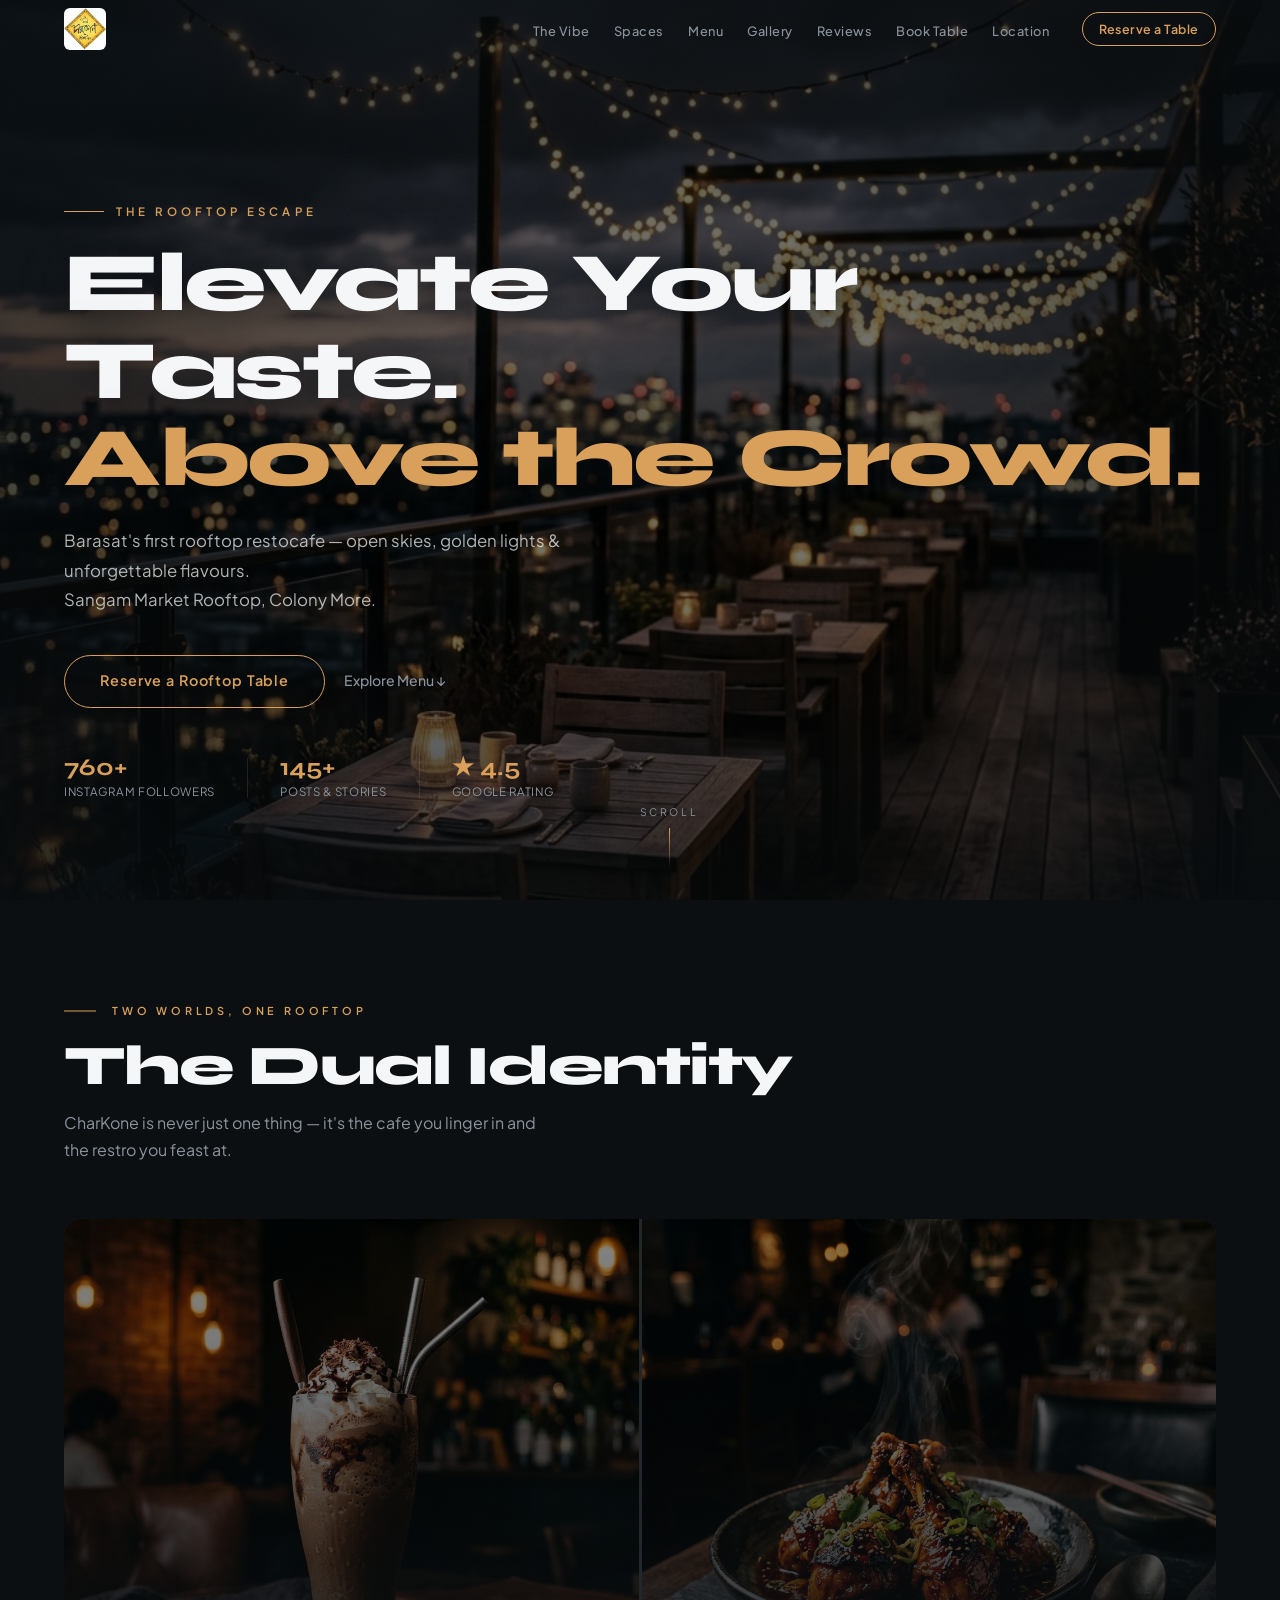
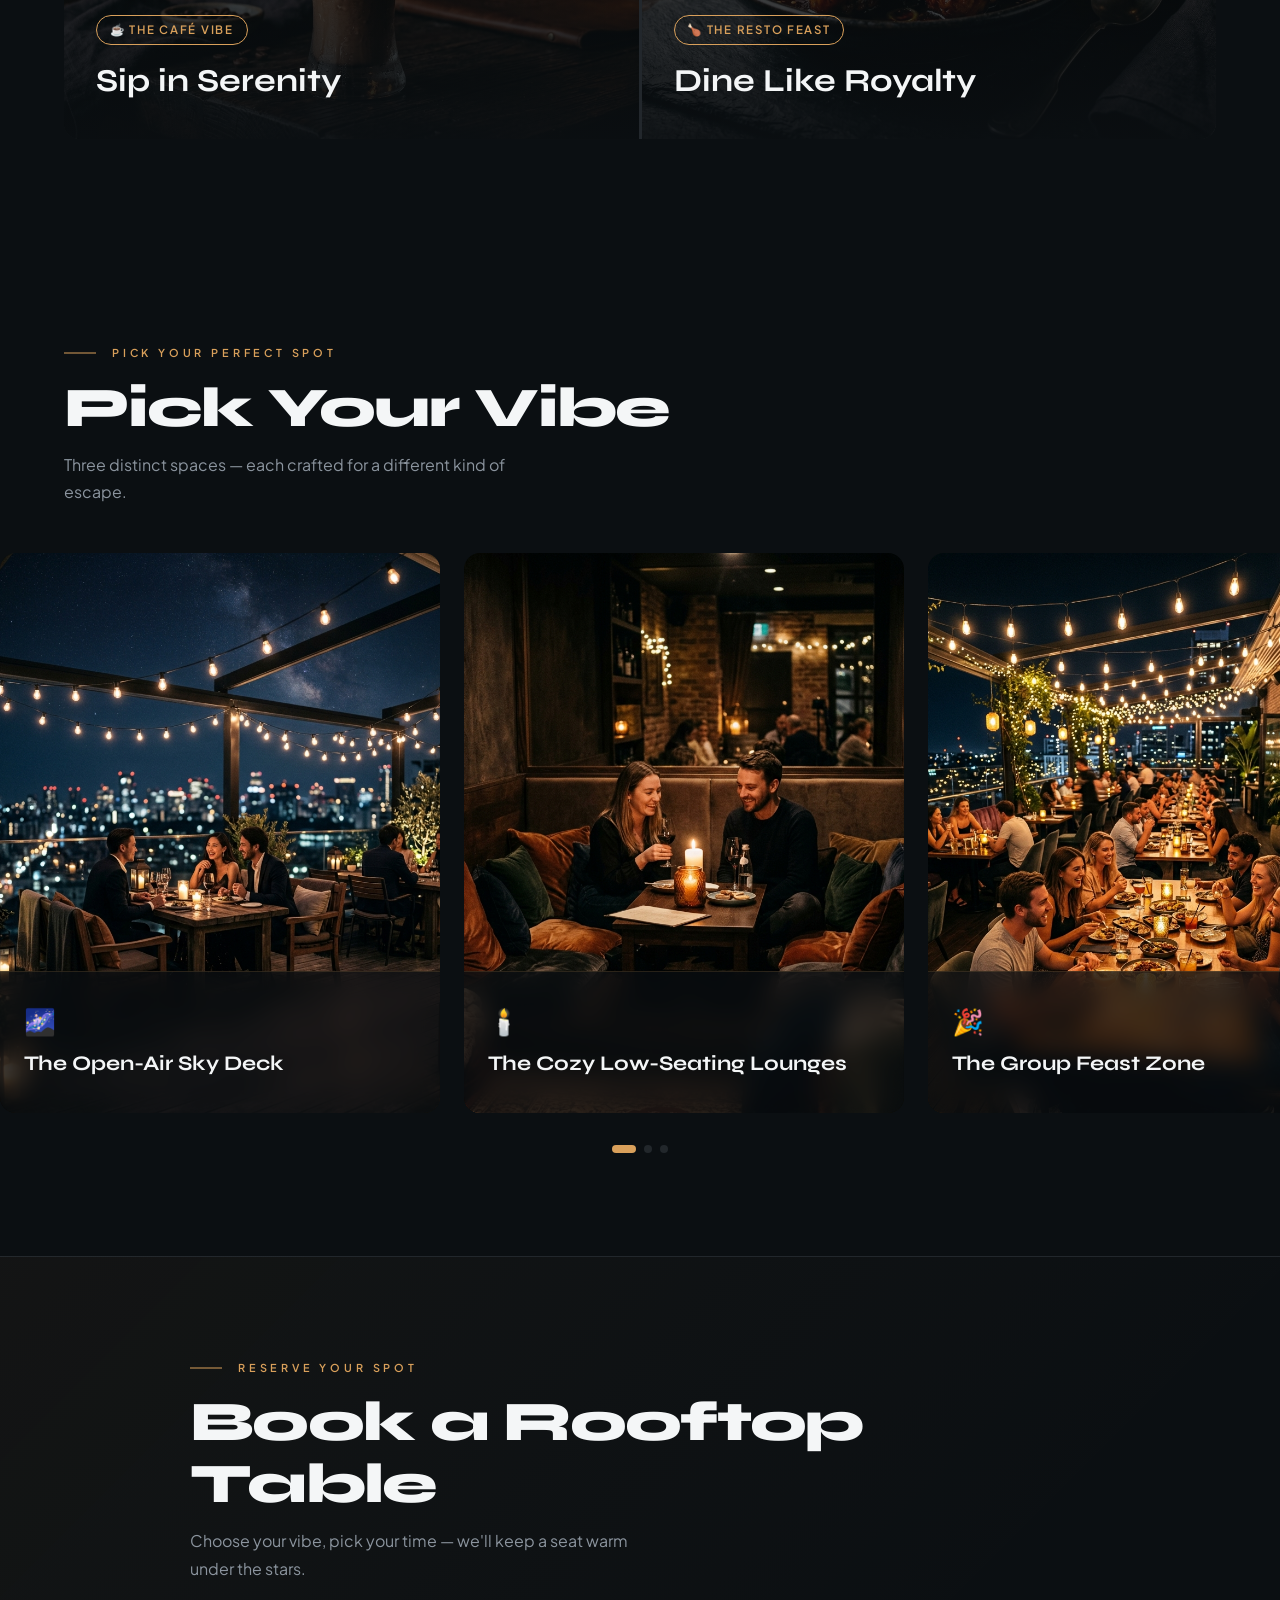
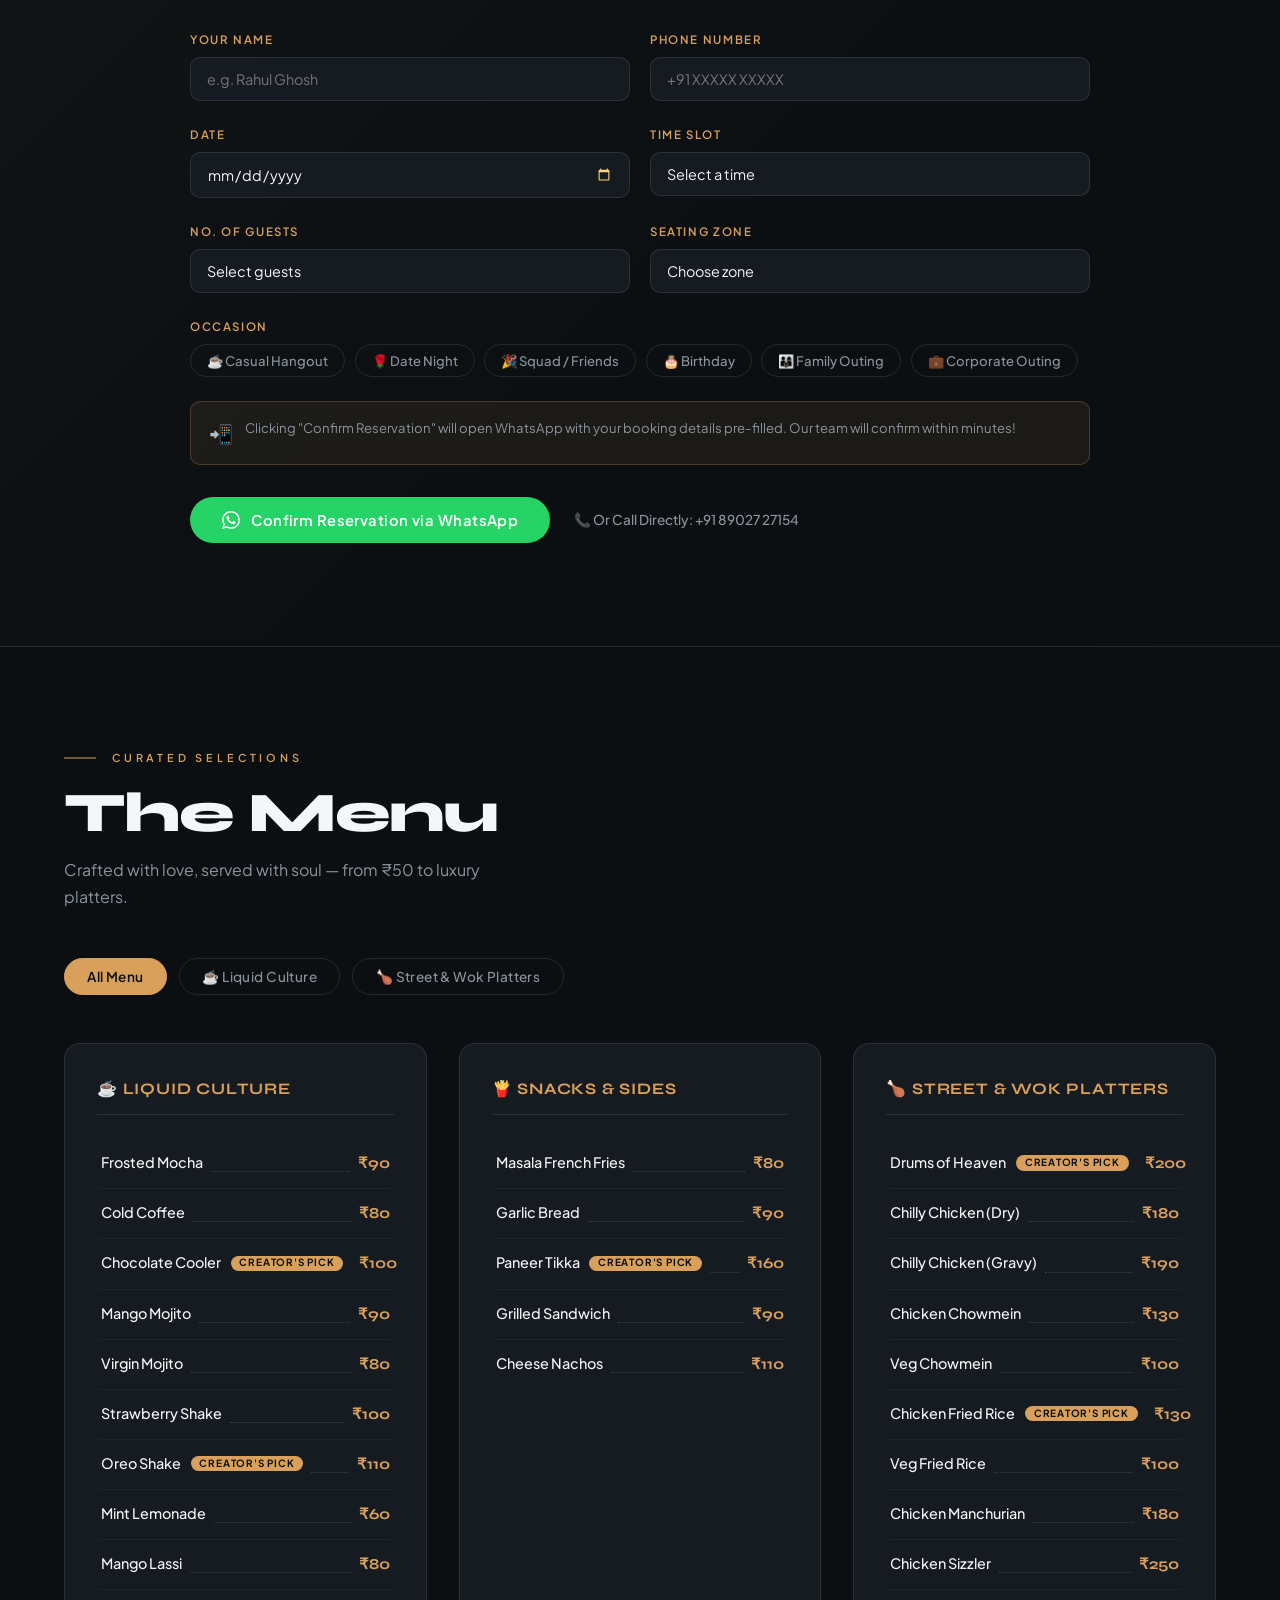
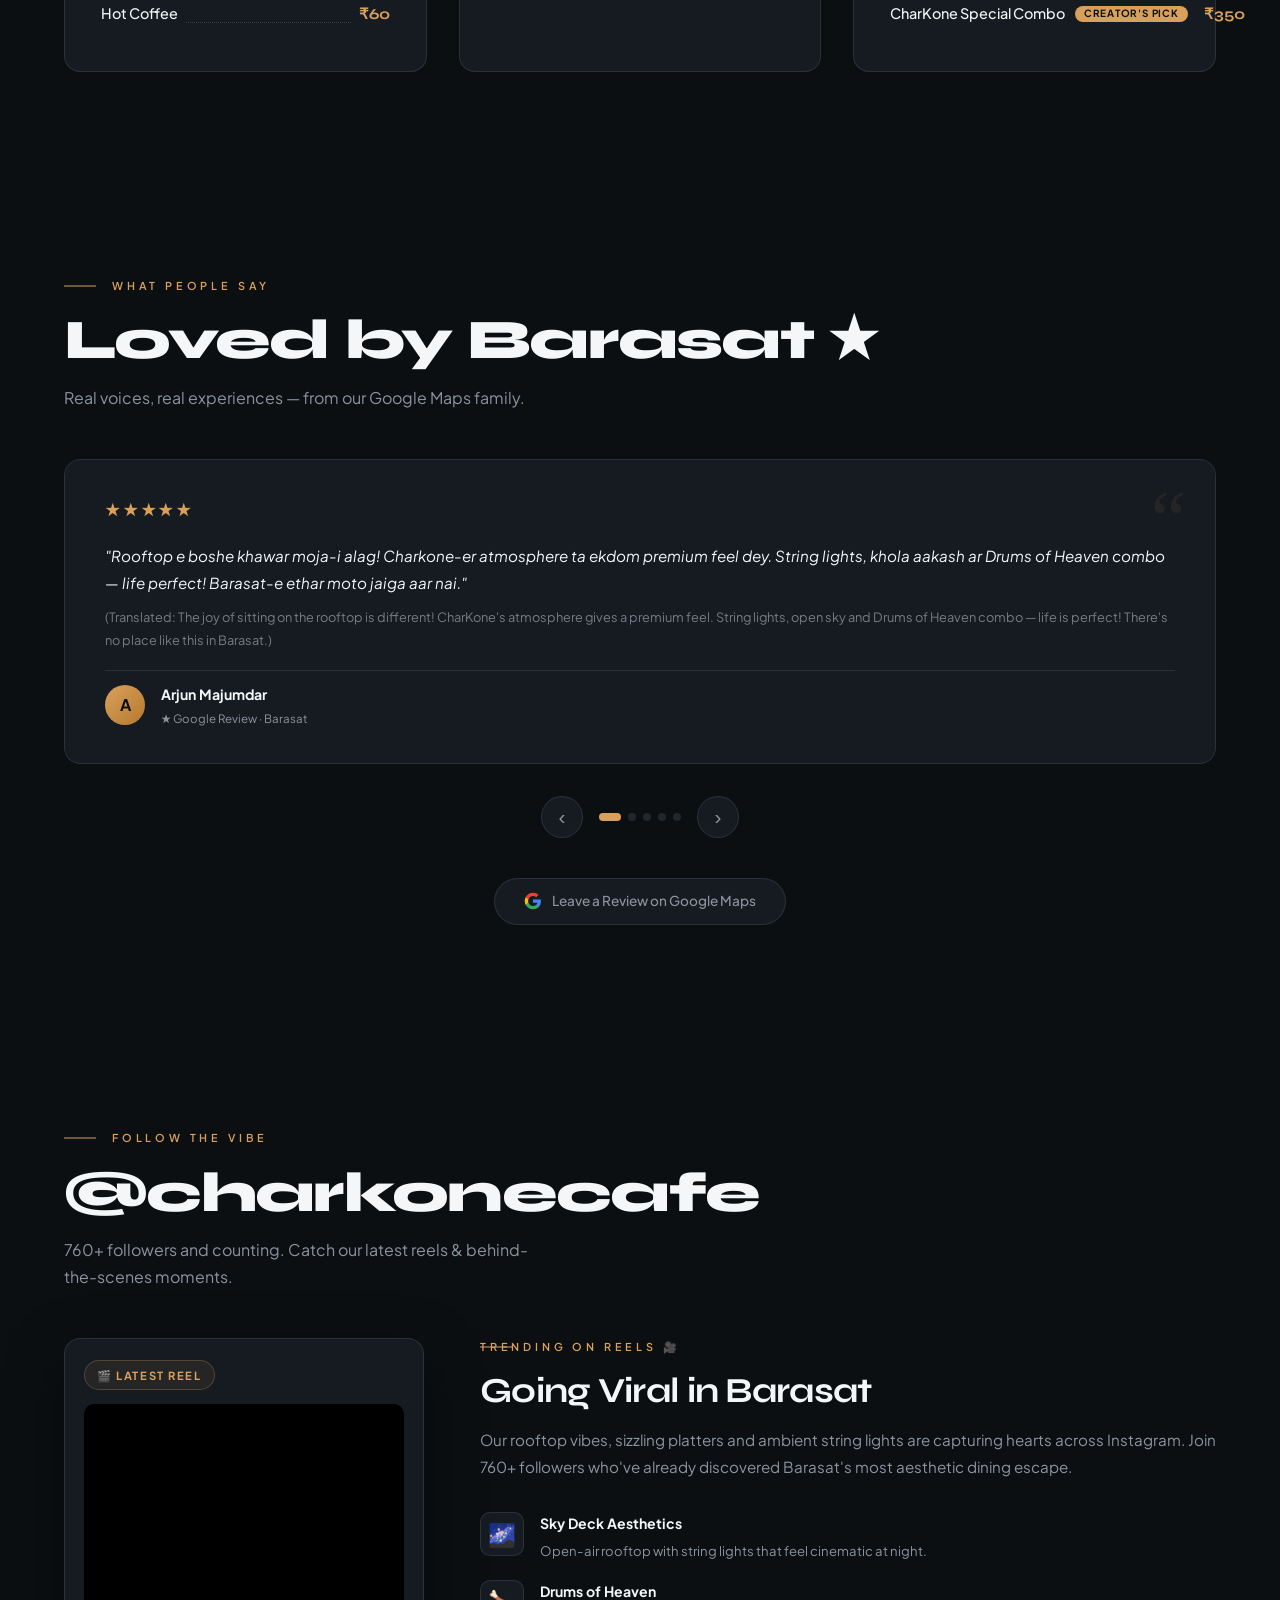
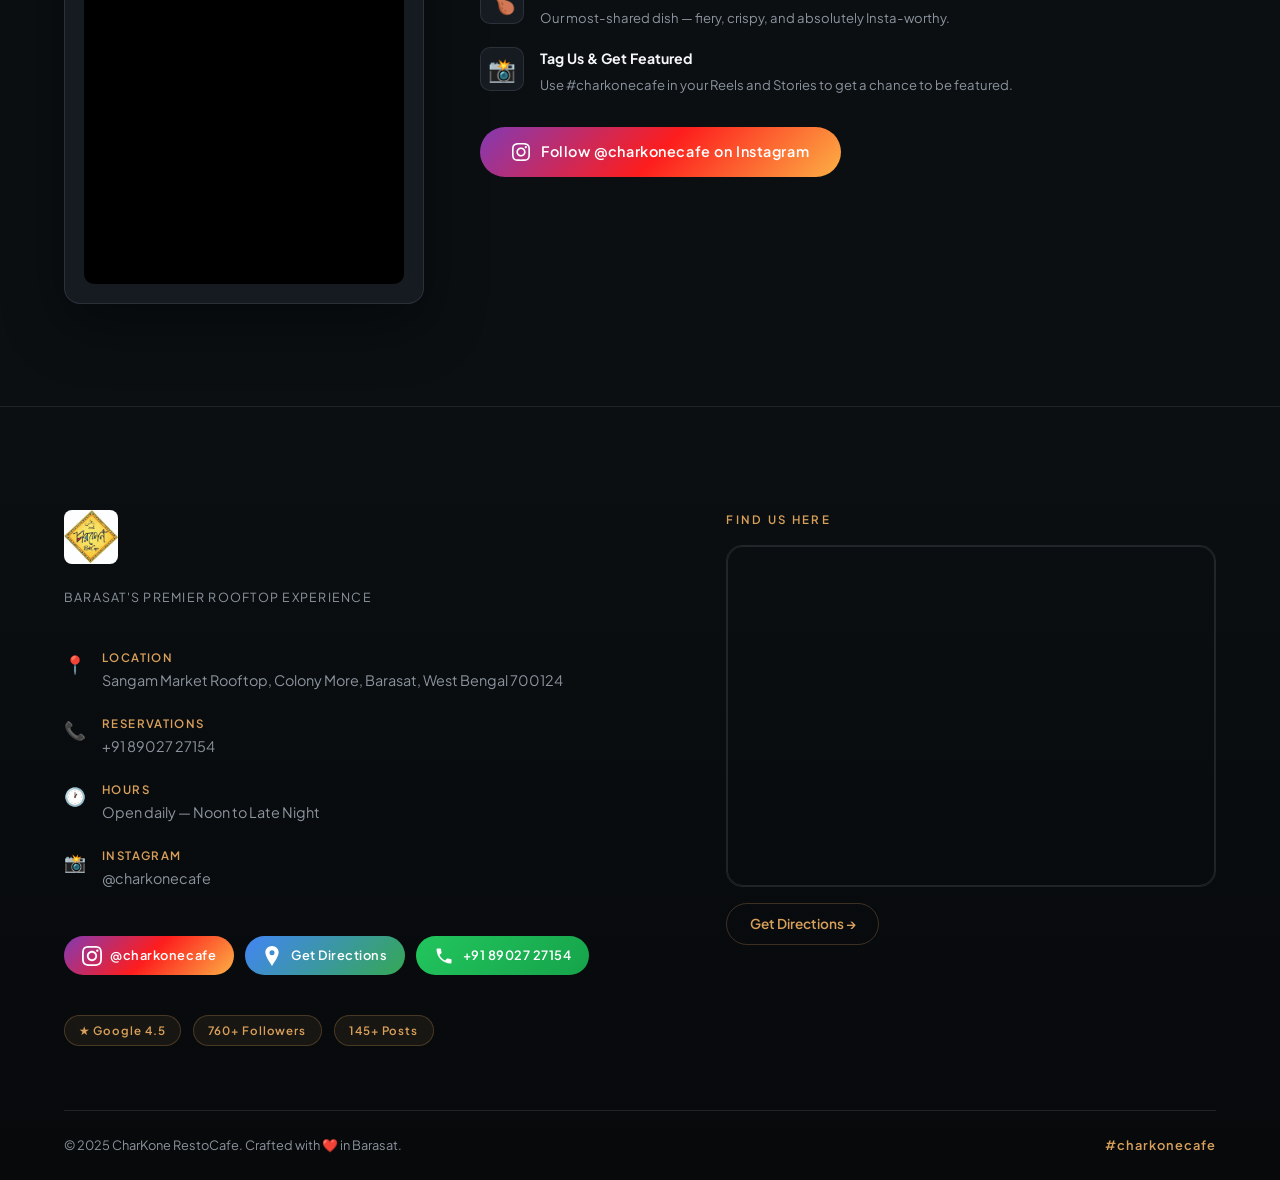
==== commit 7553f0c8: "fix: resolve hero overline overlap, use logo-charkone image in nav and footer, update whatsapp booki" ====
--- a/charkone/index.html
+++ b/charkone/index.html
@@ -21,6 +21,7 @@
   <itemprop name="address" content="Sangam Market Rooftop, Colony More, Barasat, West Bengal 700124">
   <itemprop name="telephone" content="+918902727154">
 
+  <link rel="icon" type="image/jpeg" href="assets/logo-charkone.jpg">
   <link rel="stylesheet" href="style.css">
 </head>
 <body>
@@ -28,10 +29,9 @@
   <!-- ═══════════════════════════════════════ NAV ══════════════════════════════════════════ -->
   <nav class="nav" id="main-nav">
     <div class="nav-container">
-      <div class="nav-logo">
-        <span class="logo-mark">চারকোণ</span>
-        <span class="logo-sub">RestoCafe</span>
-      </div>
+      <a href="#hero" class="nav-logo" id="nav-logo-link" aria-label="CharKone RestoCafe Home">
+        <img src="assets/logo-charkone.jpg" alt="CharKone Logo" class="logo-img">
+      </a>
       <ul class="nav-links" id="nav-links">
         <li><a href="#duality" id="nav-duality">The Vibe</a></li>
         <li><a href="#seating" id="nav-seating">Spaces</a></li>
@@ -565,10 +565,9 @@
     <div class="footer-inner">
       <!-- LEFT -->
       <div class="footer-left" id="footer-left">
-        <div class="footer-logo">
-          <span class="logo-mark">চারকোণ</span>
-          <span class="logo-sub">RestoCafe</span>
-        </div>
+        <a href="#hero" class="footer-logo" id="footer-logo-link" aria-label="CharKone RestoCafe Home">
+          <img src="assets/logo-charkone.jpg" alt="CharKone Logo" class="logo-img">
+        </a>
         <p class="footer-tagline">Barasat's Premier Rooftop Experience</p>
 
         <div class="footer-info">
--- a/charkone/style.css
+++ b/charkone/style.css
@@ -88,25 +88,21 @@
 
 .nav-logo {
   display: flex;
-  flex-direction: column;
-  line-height: 1;
+  align-items: center;
   flex-shrink: 0;
-}
-
-.logo-mark {
-  font-family: var(--font-display);
-  font-size: 1.05rem;
-  font-weight: 800;
-  color: var(--amber);
-  letter-spacing: -0.02em;
-}
-
-.logo-sub {
-  font-size: 0.55rem;
-  font-weight: 500;
-  color: var(--platinum);
-  letter-spacing: 0.18em;
-  text-transform: uppercase;
+  height: 42px;
+}
+
+.nav-logo .logo-img {
+  height: 100%;
+  width: auto;
+  border-radius: 6px;
+  object-fit: contain;
+  transition: transform 0.3s var(--ease-spring);
+}
+
+.nav-logo:hover .logo-img {
+  transform: scale(1.05);
 }
 
 .nav-links {
@@ -186,6 +182,7 @@
   min-height: 600px;
   display: flex;
   align-items: center;
+  padding-top: var(--nav-h);
   overflow: hidden;
 }
 
@@ -243,7 +240,7 @@
   max-width: 1280px;
   margin: 0 auto;
   width: 100%;
-  margin-top: 2rem;
+  margin-top: calc(var(--nav-h) / 2 + 1rem);
 }
 
 .hero-overline {
@@ -934,10 +931,20 @@
 }
 
 .footer-logo {
-  display: flex;
-  flex-direction: column;
-  line-height: 1;
+  display: inline-block;
   margin-bottom: 0.6rem;
+}
+
+.footer-logo .logo-img {
+  height: 54px;
+  width: auto;
+  border-radius: 8px;
+  object-fit: contain;
+  transition: transform 0.3s var(--ease-spring);
+}
+
+.footer-logo:hover .logo-img {
+  transform: scale(1.03);
 }
 
 .footer-tagline {
